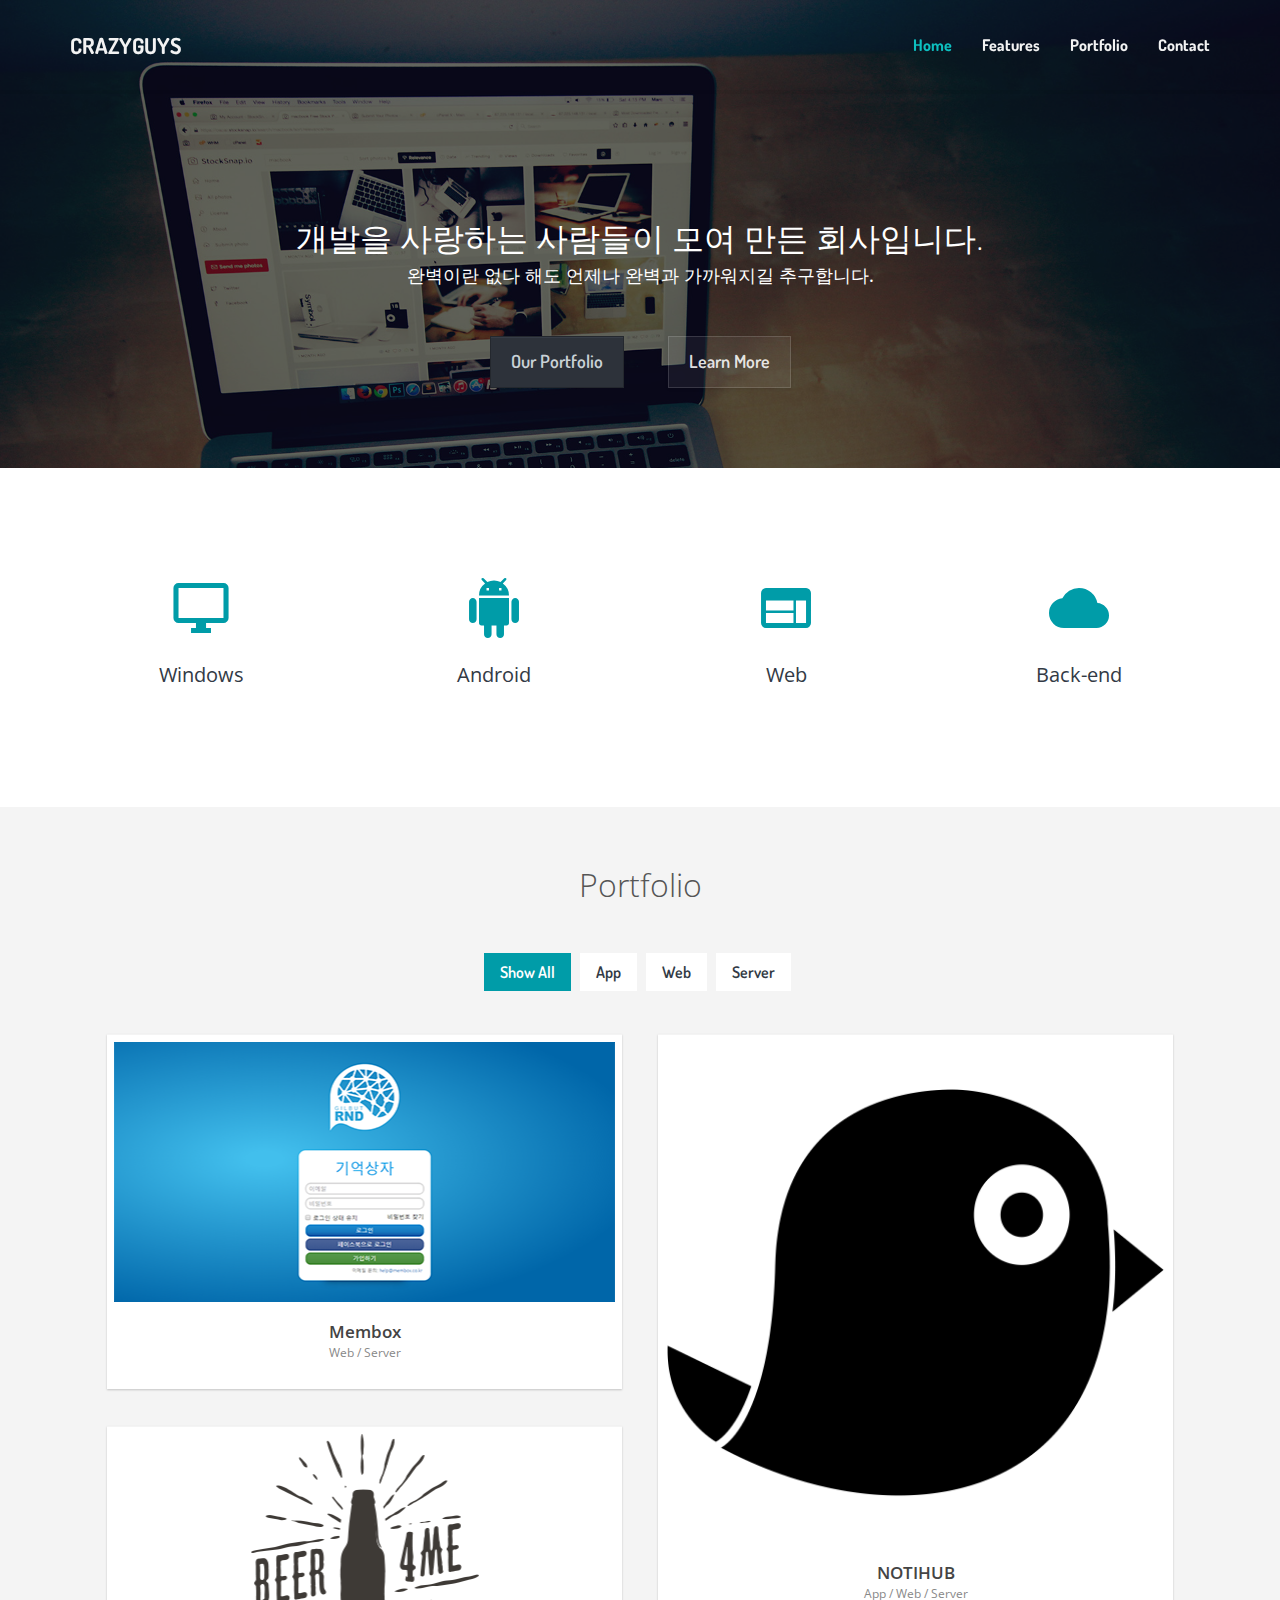
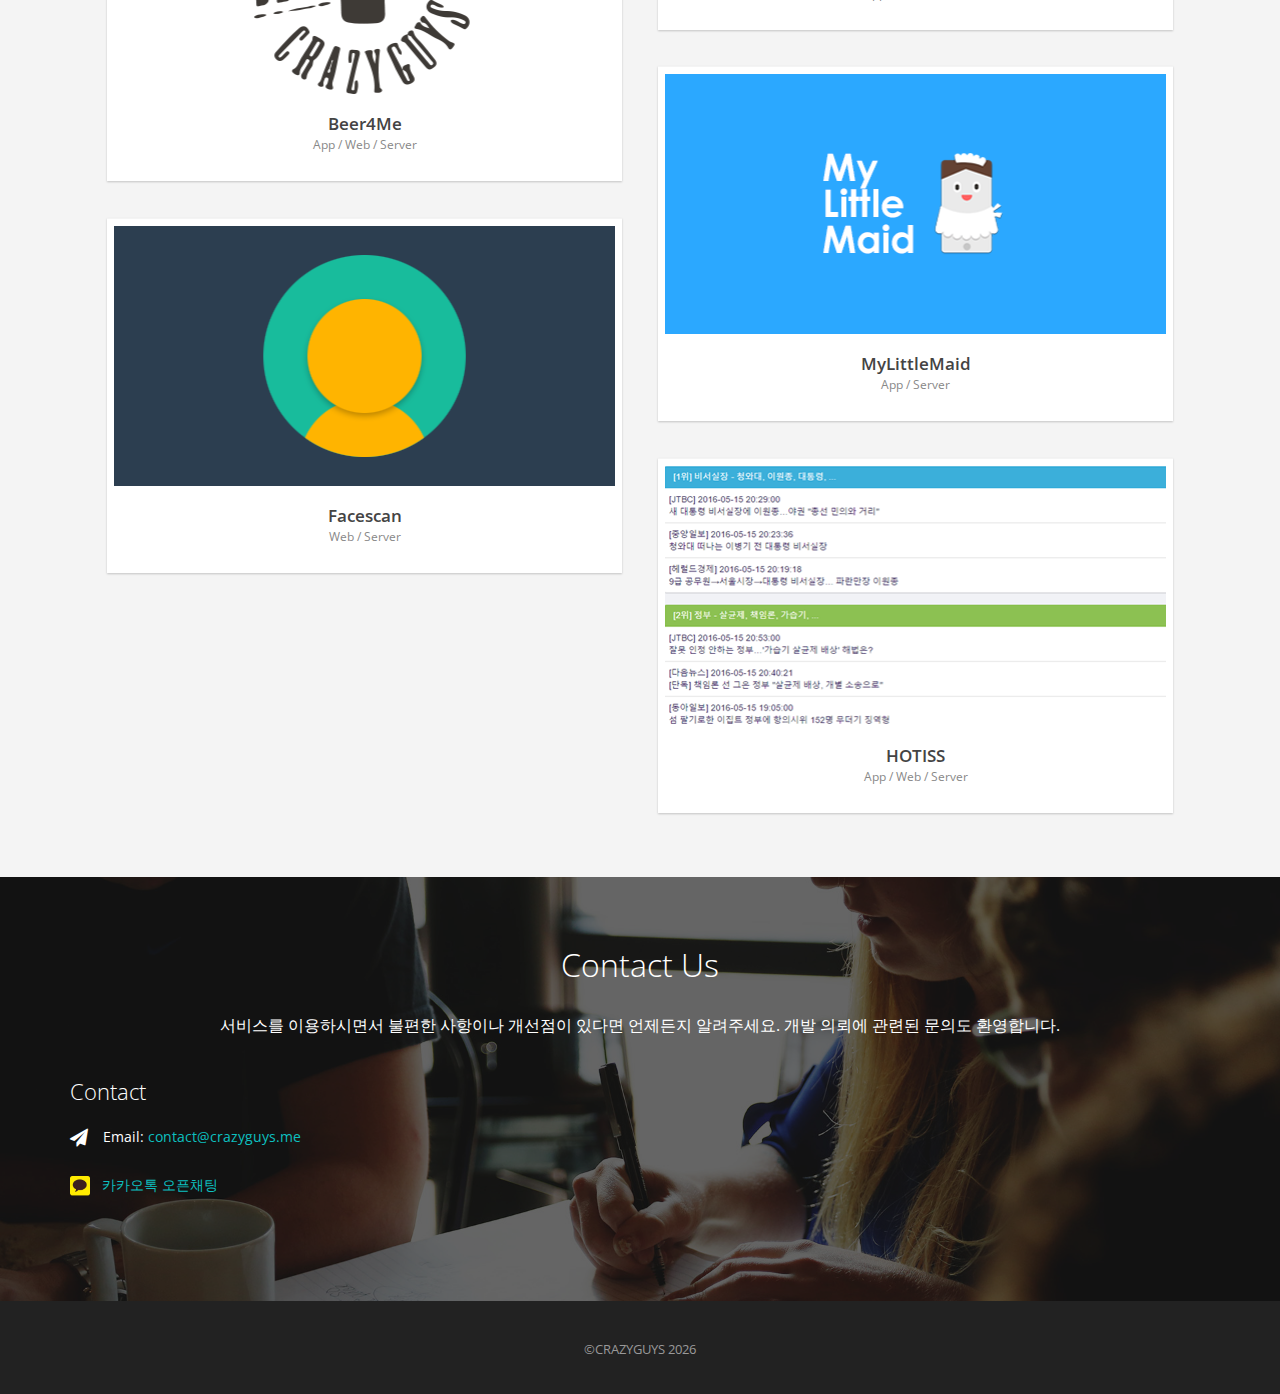
==== index.html @ 77d14763 "html 업로드" ====
<!DOCTYPE html>
<html lang="en">

<head>
    <meta charset="utf-8">
    <meta http-equiv="X-UA-Compatible" content="IE=edge">
    <meta name="viewport" content="width=device-width, initial-scale=1">
    <meta name="description" content="개발을 사랑하는 사람들의 회사 크레이지가이즈입니다.">
    <title>CRAZYGUYS</title>

    <!-- CSS -->
    <link rel="stylesheet" href="http://fonts.googleapis.com/css?family=Open+Sans:300,400,600,700,800">
    <link rel="stylesheet" href="http://fonts.googleapis.com/css?family=Dosis:300,400,500,600,700">
    <link rel="stylesheet" href="assets/bootstrap/css/bootstrap.min.css">
    <link rel="stylesheet" href="assets/font-awesome/css/font-awesome.min.css">
    <link rel="stylesheet" href="assets/elegant-icons/css/elegant-icons.min.css">
    <link rel="stylesheet" href="assets/ionicons/css/ionicons.min.css">
    <link rel="stylesheet" href="assets/owl-carousel/owl.carousel.css">
    <link rel="stylesheet" href="assets/owl-carousel/owl.theme.css">
    <link rel="stylesheet" href="assets/cubeportfolio/css/cubeportfolio.min.css">
    <link rel="stylesheet" href="assets/css/style.css">
    <link href="https://fonts.googleapis.com/icon?family=Material+Icons" rel="stylesheet">

    <!--Colors-->
    <!-- <link rel="stylesheet" type="text/css" href="assets/css/colors/red.css"> -->
    <!-- <link rel="stylesheet" type="text/css" href="assets/css/colors/orange.css"> -->
    <!-- <link rel="stylesheet" type="text/css" href="assets/css/colors/green.css"> -->
    <!-- <link rel="stylesheet" type="text/css" href="assets/css/colors/lime.css"> -->
    <!-- <link rel="stylesheet" type="text/css" href="assets/css/colors/brown.css"> -->
    <!-- <link rel="stylesheet" type="text/css" href="assets/css/colors/blue.css"> -->
    <!-- <link rel="stylesheet" type="text/css" href="assets/css/colors/yellow.css"> -->
    <!-- <link rel="stylesheet" type="text/css" href="assets/css/colors/purple.css"> -->


    <!-- HTML5 shim and Respond.js IE8 support of HTML5 elements and media queries -->
    <!--[if lt IE 9]>
    <script src="https://oss.maxcdn.com/libs/html5shiv/3.7.0/html5shiv.js"></script>
    <script src="https://oss.maxcdn.com/libs/respond.js/1.4.2/respond.min.js"></script>
    <![endif]-->
</head>

<body data-spy="scroll" data-offset="80">
<div class="navbar navbar-default navbar-fixed-top menu-top" role="navigation">
    <div class="container">
        <div class="navbar-header">
            <button type="button" class="navbar-toggle" data-toggle="collapse" data-target=".navbar-collapse">
                <span class="sr-only">Toggle navigation</span>
                <span class="icon-bar"></span>
                <span class="icon-bar"></span>
                <span class="icon-bar"></span>
            </button>
            <a class="navbar-brand" href="#home">CRAZYGUYS</a>
        </div>
        <div class="navbar-collapse collapse">
            <ul class="nav navbar-nav navbar-right">
                <li><a href="#home">Home</a></li>
                <li><a href="#features-section">Features</a></li>
                <li><a href="#portfolio-section">Portfolio</a></li>
                <li><a href="#contact-section">Contact</a></li>
            </ul>
        </div>
    </div>
</div>

<!-- Top content -->
<div id="home" class="parallax top-content" data-stellar-background-ratio="0.3">
    <div class="inner-bg">
        <div class="container">
            <div class="row">
                <div class="col-md-10 col-md-offset-1 top-description">
                    <h3 class="text-center">
                        개발을 사랑하는 사람들이 모여 만든 회사입니다.
                    </h3>
                    <h4 class="text-center">
                        완벽이란 없다 해도 언제나 완벽과 가까워지길 추구합니다.
                    </h4>
                </div>
            </div>
            <div class="row">
                <div class="top-button">
                    <a class="btn btn-top btn-lg" href="#portfolio-section"> Our Portfolio</a>
                    <a class="btn btn-top-white btn-lg" href="#features-section"> Learn More</a>
                </div>
            </div>
        </div>
    </div>
</div>

<!-- Features -->
<div id="features-section" class="features-container">
    <div class="container">
        <div class="row">
            <div class="col-xs-12 col-sm-12 features">
            </div>
        </div>
        <div class="row">
            <div class="col-xs-6 col-sm-3 features-box1">
                <div class="icon">
                    <i class="material-icons">desktop_windows</i>
                </div>
                <h4>Windows</h4>
                <p></p>
            </div>
            <div class="col-xs-6 col-sm-3 features-box2">
                <div class="icon">
                    <i class="material-icons">android</i>
                </div>
                <h4>Android</h4>
                <p></p>
            </div>
            <div class="col-xs-6 col-sm-3 features-box3">
                <div class="icon">
                    <i class="material-icons">web</i>
                </div>
                <h4>Web</h4>
                <p></p>
            </div>
            <div class="col-xs-6 col-sm-3 features-box4">
                <div class="icon">
                    <i class="material-icons">cloud</i>
                </div>
                <h4>Back-end</h4>
                <p></p>
            </div>
        </div>
    </div>
</div>

<!-- Product -->
<div class="product-container product-bg2">
    <div id="portfolio-section" class="portfolio-container">
        <div class="container">
            <div class="row">
                <div class="col-sm-12 portfolio">
                    <h3>Portfolio</h3>
                </div>
            </div>

            <div class="cbp-panel">
                <div id="filters-container" class="cbp-l-filters-work">
                    <div data-filter="*" class="cbp-filter-item-active cbp-filter-item">
                        show all
                    </div>
                    <div data-filter=".app" class="cbp-filter-item">
                        app
                    </div>
                    <div data-filter=".web" class="cbp-filter-item">
                        web
                    </div>
                    <div data-filter=".server" class="cbp-filter-item">
                        server
                    </div>
                </div>

                <div id="grid-container" class="cbp cbp-l-grid-work">
                    <div class="cbp-item web server">
                        <a href="ajax/project/membox.html" class="cbp-caption cbp-singlePage">
                            <div class="cbp-caption-defaultWrap">
                                <img src="assets/img/portfolio/membox.png" alt="">
                            </div>
                            <div class="cbp-caption-activeWrap"></div>
                        </a>
                        <a href="ajax/project/membox.html" class="cbp-l-grid-work-title cbp-singlePage">Membox</a>
                        <div class="cbp-l-grid-work-desc">Web / Server</div>
                    </div>
                    <div class="cbp-item app web server">
                        <a href="ajax/project/notihub.html" class="cbp-caption cbp-singlePage">
                            <div class="cbp-caption-defaultWrap">
                                <img src="assets/img/portfolio/notihub.png" alt="">
                            </div>
                            <div class="cbp-caption-activeWrap"></div>
                        </a>
                        <a href="ajax/project/notihub.html" class="cbp-l-grid-work-title cbp-singlePage">NOTIHUB</a>
                        <div class="cbp-l-grid-work-desc">App / Web / Server</div>
                    </div>
					<div class="cbp-item app web server">
                        <a href="ajax/project/beer4me.html" class="cbp-caption cbp-singlePage">
                            <div class="cbp-caption-defaultWrap">
                                <img src="assets/img/portfolio/beer4me.png" alt="">
                            </div>
                            <div class="cbp-caption-activeWrap"></div>
                        </a>
                        <a href="ajax/project/beer4me.html" class="cbp-l-grid-work-title cbp-singlePage">Beer4Me</a>
                        <div class="cbp-l-grid-work-desc">App / Web / Server</div>
                    </div>
                    <div class="cbp-item app server">
                        <a href="ajax/project/mylittlemaid.html" class="cbp-caption cbp-singlePage">
                            <div class="cbp-caption-defaultWrap">
                                <img src="assets/img/portfolio/mylittlemaid.png" alt="">
                            </div>
                            <div class="cbp-caption-activeWrap"></div>
                        </a>
                        <a href="ajax/project/mylittlemaid.html" class="cbp-l-grid-work-title cbp-singlePage">MyLittleMaid</a>
                        <div class="cbp-l-grid-work-desc">App / Server</div>
                    </div>
                    <div class="cbp-item web server">
                        <a href="ajax/project/facescan.html" class="cbp-caption cbp-singlePage">
                            <div class="cbp-caption-defaultWrap">
                                <img src="assets/img/portfolio/facescan.png" alt="">
                            </div>
                            <div class="cbp-caption-activeWrap"></div>
                        </a>
                        <a href="ajax/project/facescan.html" class="cbp-l-grid-work-title cbp-singlePage">Facescan</a>
                        <div class="cbp-l-grid-work-desc">Web / Server</div>
                    </div>
                    <div class="cbp-item app web server">
                        <a href="ajax/project/hotiss.html" class="cbp-caption cbp-singlePage">
                            <div class="cbp-caption-defaultWrap">
                                <img src="assets/img/portfolio/hotiss.png" alt="">
                            </div>
                            <div class="cbp-caption-activeWrap"></div>
                        </a>
                        <a href="ajax/project/hotiss.html" class="cbp-l-grid-work-title cbp-singlePage">HOTISS</a>
                        <div class="cbp-l-grid-work-desc">App / Web / Server</div>
                    </div>
                </div>
            </div>
        </div>
    </div>
</div>

<!-- Contact us -->
<div id="contact-section" class="contact-container">
    <div class="inner-contact">
        <div class="container">
            <div class="row">
                <div class="col-sm-12 contact">
                    <h3>Contact Us</h3>
                    <p>
                        서비스를 이용하시면서 불편한 사항이나 개선점이 있다면 언제든지 알려주세요.
                        개발 의뢰에 관련된 문의도 환영합니다.
                    </p>
                </div>
            </div>
            <div class="row">
                <div class="col-sm-12 contact-address contact-about">
                    <h4>Contact</h4>
                    <p><i class="fa fa-paper-plane"></i>Email: <a href="mailto:contact@crazyguys.me">contact@crazyguys.me</a></p>
                    <p><a href="https://open.kakao.com/o/sH105bj" target="_blank"><img src="assets/img/kakaolink_btn_small.png" width="20px"> &nbsp; 카카오톡 오픈채팅</a></p>
                </div>
            </div>
        </div>
    </div>
</div>

<!-- footer -->
<div id="footer2">
    <div class="container">
        <div class="row">
            <div class="col-sm-12">
                <div class="copyright">&copy;CRAZYGUYS
                    <script type="text/javascript">
                        //<![CDATA[
                        var d = new Date()
                        document.write(d.getFullYear())
                        //]]>
                    </script>
                </div>
            </div>
        </div>
    </div>
</div>

<!-- Javascript -->
<script src="assets/js/jquery-1.10.2.min.js"></script>
<script src="assets/bootstrap/js/bootstrap.min.js"></script>
<script src="assets/js/retina-1.1.0.min.js"></script>
<script src="assets/js/jquery.easing.1.3.min.js"></script>
<script src="assets/js/jquery.stellar.min.js" type="text/javascript"></script>
<script src="assets/owl-carousel/owl.carousel.min.js"></script>
<script src="assets/cubeportfolio/js/jquery.cubeportfolio.min.js"></script>
<script src="assets/js/cube.js"></script>
<script src="assets/js/script.js"></script>
<script src="assets/js/main.js"></script>
</body>

</html>
---- assets/elegant-icons/css/elegant-icons.min.css ----
@font-face{font-family:ElegantIcons;src:url(../fonts/ElegantIcons.eot);src:url(../fonts/ElegantIcons.eot?#iefix) format('embedded-opentype'),url(../fonts/ElegantIcons.woff) format('woff'),url(../fonts/ElegantIcons.ttf) format('truetype'),url(../fonts/ElegantIcons.svg#ElegantIcons) format('svg');font-weight:400;font-style:normal}[data-icon]:before{font-family:ElegantIcons;content:attr(data-icon);speak:none;font-weight:400;font-variant:normal;text-transform:none;line-height:1;-webkit-font-smoothing:antialiased;-moz-osx-font-smoothing:grayscale}.arrow-up-down,.arrow_back,.arrow_carrot-2down,.arrow_carrot-2down_alt2,.arrow_carrot-2dwnn_alt,.arrow_carrot-2left,.arrow_carrot-2left_alt,.arrow_carrot-2left_alt2,.arrow_carrot-2right,.arrow_carrot-2right_alt,.arrow_carrot-2right_alt2,.arrow_carrot-2up,.arrow_carrot-2up_alt,.arrow_carrot-2up_alt2,.arrow_carrot-down,.arrow_carrot-down_alt,.arrow_carrot-down_alt2,.arrow_carrot-left,.arrow_carrot-left_alt,.arrow_carrot-left_alt2,.arrow_carrot-right,.arrow_carrot-right_alt,.arrow_carrot-right_alt2,.arrow_carrot-up,.arrow_carrot-up_alt2,.arrow_carrot_up_alt,.arrow_condense,.arrow_condense_alt,.arrow_down,.arrow_down_alt,.arrow_expand,.arrow_expand_alt,.arrow_expand_alt2,.arrow_expand_alt3,.arrow_left,.arrow_left-down,.arrow_left-down_alt,.arrow_left-right,.arrow_left-right_alt,.arrow_left-up,.arrow_left-up_alt,.arrow_left_alt,.arrow_move,.arrow_right,.arrow_right-down,.arrow_right-down_alt,.arrow_right-up,.arrow_right-up_alt,.arrow_right_alt,.arrow_triangle-down,.arrow_triangle-down_alt,.arrow_triangle-down_alt2,.arrow_triangle-left,.arrow_triangle-left_alt,.arrow_triangle-left_alt2,.arrow_triangle-right,.arrow_triangle-right_alt,.arrow_triangle-right_alt2,.arrow_triangle-up,.arrow_triangle-up_alt,.arrow_triangle-up_alt2,.arrow_up,.arrow_up-down_alt,.arrow_up_alt,.icon_adjust-horiz,.icon_adjust-vert,.icon_archive,.icon_archive_alt,.icon_bag,.icon_bag_alt,.icon_balance,.icon_blocked,.icon_book,.icon_book_alt,.icon_box-checked,.icon_box-empty,.icon_box-selected,.icon_briefcase,.icon_briefcase_alt,.icon_building,.icon_building_alt,.icon_calculator_alt,.icon_calendar,.icon_calulator,.icon_camera,.icon_camera_alt,.icon_cart,.icon_cart_alt,.icon_chat,.icon_chat_alt,.icon_check,.icon_check_alt,.icon_check_alt2,.icon_circle-empty,.icon_circle-slelected,.icon_clipboard,.icon_clock,.icon_clock_alt,.icon_close,.icon_close_alt,.icon_close_alt2,.icon_cloud,.icon_cloud-download,.icon_cloud-download_alt,.icon_cloud-upload,.icon_cloud-upload_alt,.icon_cloud_alt,.icon_cog,.icon_cogs,.icon_comment,.icon_comment_alt,.icon_compass,.icon_compass_alt,.icon_cone,.icon_cone_alt,.icon_contacts,.icon_contacts_alt,.icon_creditcard,.icon_currency,.icon_currency_alt,.icon_cursor,.icon_cursor_alt,.icon_datareport,.icon_datareport_alt,.icon_desktop,.icon_dislike,.icon_dislike_alt,.icon_document,.icon_document_alt,.icon_documents,.icon_documents_alt,.icon_download,.icon_drawer,.icon_drawer_alt,.icon_drive,.icon_drive_alt,.icon_easel,.icon_easel_alt,.icon_error-circle,.icon_error-circle_alt,.icon_error-oct,.icon_error-oct_alt,.icon_error-triangle,.icon_error-triangle_alt,.icon_film,.icon_floppy,.icon_floppy_alt,.icon_flowchart,.icon_flowchart_alt,.icon_folder,.icon_folder-add,.icon_folder-add_alt,.icon_folder-alt,.icon_folder-open,.icon_folder-open_alt,.icon_folder_download,.icon_folder_upload,.icon_genius,.icon_gift,.icon_gift_alt,.icon_globe,.icon_globe-2,.icon_globe_alt,.icon_grid-2x2,.icon_grid-3x3,.icon_group,.icon_headphones,.icon_heart,.icon_heart_alt,.icon_hourglass,.icon_house,.icon_house_alt,.icon_id,.icon_id-2,.icon_id-2_alt,.icon_id_alt,.icon_image,.icon_images,.icon_info,.icon_info_alt,.icon_key,.icon_key_alt,.icon_laptop,.icon_lifesaver,.icon_lightbulb,.icon_lightbulb_alt,.icon_like,.icon_like_alt,.icon_link,.icon_link_alt,.icon_loading,.icon_lock,.icon_lock-open,.icon_lock-open_alt,.icon_lock_alt,.icon_mail,.icon_mail_alt,.icon_map,.icon_map_alt,.icon_menu,.icon_menu-circle_alt,.icon_menu-circle_alt2,.icon_menu-square_alt,.icon_menu-square_alt2,.icon_mic,.icon_mic_alt,.icon_minus-06,.icon_minus-box,.icon_minus_alt,.icon_minus_alt2,.icon_mobile,.icon_mug,.icon_mug_alt,.icon_music,.icon_ol,.icon_paperclip,.icon_pause,.icon_pause_alt,.icon_pause_alt2,.icon_pencil,.icon_pencil-edit,.icon_pencil-edit_alt,.icon_pencil_alt,.icon_pens,.icon_pens_alt,.icon_percent,.icon_percent_alt,.icon_phone,.icon_piechart,.icon_pin,.icon_pin_alt,.icon_plus,.icon_plus-box,.icon_plus_alt,.icon_plus_alt2,.icon_printer,.icon_printer-alt,.icon_profile,.icon_pushpin,.icon_pushpin_alt,.icon_puzzle,.icon_puzzle_alt,.icon_question,.icon_question_alt,.icon_question_alt2,.icon_quotations,.icon_quotations_alt,.icon_quotations_alt2,.icon_refresh,.icon_ribbon,.icon_ribbon_alt,.icon_rook,.icon_search,.icon_search-2,.icon_search_alt,.icon_shield,.icon_shield_alt,.icon_star,.icon_star-half,.icon_star-half_alt,.icon_star_alt,.icon_stop,.icon_stop_alt,.icon_stop_alt2,.icon_table,.icon_tablet,.icon_tag,.icon_tag_alt,.icon_tags,.icon_tags_alt,.icon_target,.icon_tool,.icon_toolbox,.icon_toolbox_alt,.icon_tools,.icon_trash,.icon_trash_alt,.icon_ul,.icon_upload,.icon_vol-mute,.icon_vol-mute_alt,.icon_volume-high,.icon_volume-high_alt,.icon_volume-low,.icon_volume-low_alt,.icon_wallet,.icon_wallet_alt,.icon_zoom-in,.icon_zoom-in_alt,.icon_zoom-out,.icon_zoom-out_alt,.social_blogger,.social_blogger_circle,.social_blogger_square,.social_delicious,.social_delicious_circle,.social_delicious_square,.social_deviantart,.social_deviantart_circle,.social_deviantart_square,.social_dribbble,.social_dribbble_circle,.social_dribbble_square,.social_facebook,.social_facebook_circle,.social_facebook_square,.social_flickr,.social_flickr_circle,.social_flickr_square,.social_googledrive,.social_googledrive_alt2,.social_googledrive_square,.social_googleplus,.social_googleplus_circle,.social_googleplus_square,.social_instagram,.social_instagram_circle,.social_instagram_square,.social_linkedin,.social_linkedin_circle,.social_linkedin_square,.social_myspace,.social_myspace_circle,.social_myspace_square,.social_picassa,.social_picassa_circle,.social_picassa_square,.social_pinterest,.social_pinterest_circle,.social_pinterest_square,.social_rss,.social_rss_circle,.social_rss_square,.social_share,.social_share_circle,.social_share_square,.social_skype,.social_skype_circle,.social_skype_square,.social_spotify,.social_spotify_circle,.social_spotify_square,.social_stumbleupon_circle,.social_stumbleupon_square,.social_tumbleupon,.social_tumblr,.social_tumblr_circle,.social_tumblr_square,.social_twitter,.social_twitter_circle,.social_twitter_square,.social_vimeo,.social_vimeo_circle,.social_vimeo_square,.social_wordpress,.social_wordpress_circle,.social_wordpress_square,.social_youtube,.social_youtube_circle,.social_youtube_square{font-family:ElegantIcons;speak:none;font-style:normal;font-weight:400;font-variant:normal;text-transform:none;line-height:1;-webkit-font-smoothing:antialiased}.arrow_up:before{content:"\21"}.arrow_down:before{content:"\22"}.arrow_left:before{content:"\23"}.arrow_right:before{content:"\24"}.arrow_left-up:before{content:"\25"}.arrow_right-up:before{content:"\26"}.arrow_right-down:before{content:"\27"}.arrow_left-down:before{content:"\28"}.arrow-up-down:before{content:"\29"}.arrow_up-down_alt:before{content:"\2a"}.arrow_left-right_alt:before{content:"\2b"}.arrow_left-right:before{content:"\2c"}.arrow_expand_alt2:before{content:"\2d"}.arrow_expand_alt:before{content:"\2e"}.arrow_condense:before{content:"\2f"}.arrow_expand:before{content:"\30"}.arrow_move:before{content:"\31"}.arrow_carrot-up:before{content:"\32"}.arrow_carrot-down:before{content:"\33"}.arrow_carrot-left:before{content:"\34"}.arrow_carrot-right:before{content:"\35"}.arrow_carrot-2up:before{content:"\36"}.arrow_carrot-2down:before{content:"\37"}.arrow_carrot-2left:before{content:"\38"}.arrow_carrot-2right:before{content:"\39"}.arrow_carrot-up_alt2:before{content:"\3a"}.arrow_carrot-down_alt2:before{content:"\3b"}.arrow_carrot-left_alt2:before{content:"\3c"}.arrow_carrot-right_alt2:before{content:"\3d"}.arrow_carrot-2up_alt2:before{content:"\3e"}.arrow_carrot-2down_alt2:before{content:"\3f"}.arrow_carrot-2left_alt2:before{content:"\40"}.arrow_carrot-2right_alt2:before{content:"\41"}.arrow_triangle-up:before{content:"\42"}.arrow_triangle-down:before{content:"\43"}.arrow_triangle-left:before{content:"\44"}.arrow_triangle-right:before{content:"\45"}.arrow_triangle-up_alt2:before{content:"\46"}.arrow_triangle-down_alt2:before{content:"\47"}.arrow_triangle-left_alt2:before{content:"\48"}.arrow_triangle-right_alt2:before{content:"\49"}.arrow_back:before{content:"\4a"}.icon_minus-06:before{content:"\4b"}.icon_plus:before{content:"\4c"}.icon_close:before{content:"\4d"}.icon_check:before{content:"\4e"}.icon_minus_alt2:before{content:"\4f"}.icon_plus_alt2:before{content:"\50"}.icon_close_alt2:before{content:"\51"}.icon_check_alt2:before{content:"\52"}.icon_zoom-out_alt:before{content:"\53"}.icon_zoom-in_alt:before{content:"\54"}.icon_search:before{content:"\55"}.icon_box-empty:before{content:"\56"}.icon_box-selected:before{content:"\57"}.icon_minus-box:before{content:"\58"}.icon_plus-box:before{content:"\59"}.icon_box-checked:before{content:"\5a"}.icon_circle-empty:before{content:"\5b"}.icon_circle-slelected:before{content:"\5c"}.icon_stop_alt2:before{content:"\5d"}.icon_stop:before{content:"\5e"}.icon_pause_alt2:before{content:"\5f"}.icon_pause:before{content:"\60"}.icon_menu:before{content:"\61"}.icon_menu-square_alt2:before{content:"\62"}.icon_menu-circle_alt2:before{content:"\63"}.icon_ul:before{content:"\64"}.icon_ol:before{content:"\65"}.icon_adjust-horiz:before{content:"\66"}.icon_adjust-vert:before{content:"\67"}.icon_document_alt:before{content:"\68"}.icon_documents_alt:before{content:"\69"}.icon_pencil:before{content:"\6a"}.icon_pencil-edit_alt:before{content:"\6b"}.icon_pencil-edit:before{content:"\6c"}.icon_folder-alt:before{content:"\6d"}.icon_folder-open_alt:before{content:"\6e"}.icon_folder-add_alt:before{content:"\6f"}.icon_info_alt:before{content:"\70"}.icon_error-oct_alt:before{content:"\71"}.icon_error-circle_alt:before{content:"\72"}.icon_error-triangle_alt:before{content:"\73"}.icon_question_alt2:before{content:"\74"}.icon_question:before{content:"\75"}.icon_comment_alt:before{content:"\76"}.icon_chat_alt:before{content:"\77"}.icon_vol-mute_alt:before{content:"\78"}.icon_volume-low_alt:before{content:"\79"}.icon_volume-high_alt:before{content:"\7a"}.icon_quotations:before{content:"\7b"}.icon_quotations_alt2:before{content:"\7c"}.icon_clock_alt:before{content:"\7d"}.icon_lock_alt:before{content:"\7e"}.icon_lock-open_alt:before{content:"\e000"}.icon_key_alt:before{content:"\e001"}.icon_cloud_alt:before{content:"\e002"}.icon_cloud-upload_alt:before{content:"\e003"}.icon_cloud-download_alt:before{content:"\e004"}.icon_image:before{content:"\e005"}.icon_images:before{content:"\e006"}.icon_lightbulb_alt:before{content:"\e007"}.icon_gift_alt:before{content:"\e008"}.icon_house_alt:before{content:"\e009"}.icon_genius:before{content:"\e00a"}.icon_mobile:before{content:"\e00b"}.icon_tablet:before{content:"\e00c"}.icon_laptop:before{content:"\e00d"}.icon_desktop:before{content:"\e00e"}.icon_camera_alt:before{content:"\e00f"}.icon_mail_alt:before{content:"\e010"}.icon_cone_alt:before{content:"\e011"}.icon_ribbon_alt:before{content:"\e012"}.icon_bag_alt:before{content:"\e013"}.icon_creditcard:before{content:"\e014"}.icon_cart_alt:before{content:"\e015"}.icon_paperclip:before{content:"\e016"}.icon_tag_alt:before{content:"\e017"}.icon_tags_alt:before{content:"\e018"}.icon_trash_alt:before{content:"\e019"}.icon_cursor_alt:before{content:"\e01a"}.icon_mic_alt:before{content:"\e01b"}.icon_compass_alt:before{content:"\e01c"}.icon_pin_alt:before{content:"\e01d"}.icon_pushpin_alt:before{content:"\e01e"}.icon_map_alt:before{content:"\e01f"}.icon_drawer_alt:before{content:"\e020"}.icon_toolbox_alt:before{content:"\e021"}.icon_book_alt:before{content:"\e022"}.icon_calendar:before{content:"\e023"}.icon_film:before{content:"\e024"}.icon_table:before{content:"\e025"}.icon_contacts_alt:before{content:"\e026"}.icon_headphones:before{content:"\e027"}.icon_lifesaver:before{content:"\e028"}.icon_piechart:before{content:"\e029"}.icon_refresh:before{content:"\e02a"}.icon_link_alt:before{content:"\e02b"}.icon_link:before{content:"\e02c"}.icon_loading:before{content:"\e02d"}.icon_blocked:before{content:"\e02e"}.icon_archive_alt:before{content:"\e02f"}.icon_heart_alt:before{content:"\e030"}.icon_star_alt:before{content:"\e031"}.icon_star-half_alt:before{content:"\e032"}.icon_star:before{content:"\e033"}.icon_star-half:before{content:"\e034"}.icon_tools:before{content:"\e035"}.icon_tool:before{content:"\e036"}.icon_cog:before{content:"\e037"}.icon_cogs:before{content:"\e038"}.arrow_up_alt:before{content:"\e039"}.arrow_down_alt:before{content:"\e03a"}.arrow_left_alt:before{content:"\e03b"}.arrow_right_alt:before{content:"\e03c"}.arrow_left-up_alt:before{content:"\e03d"}.arrow_right-up_alt:before{content:"\e03e"}.arrow_right-down_alt:before{content:"\e03f"}.arrow_left-down_alt:before{content:"\e040"}.arrow_condense_alt:before{content:"\e041"}.arrow_expand_alt3:before{content:"\e042"}.arrow_carrot_up_alt:before{content:"\e043"}.arrow_carrot-down_alt:before{content:"\e044"}.arrow_carrot-left_alt:before{content:"\e045"}.arrow_carrot-right_alt:before{content:"\e046"}.arrow_carrot-2up_alt:before{content:"\e047"}.arrow_carrot-2dwnn_alt:before{content:"\e048"}.arrow_carrot-2left_alt:before{content:"\e049"}.arrow_carrot-2right_alt:before{content:"\e04a"}.arrow_triangle-up_alt:before{content:"\e04b"}.arrow_triangle-down_alt:before{content:"\e04c"}.arrow_triangle-left_alt:before{content:"\e04d"}.arrow_triangle-right_alt:before{content:"\e04e"}.icon_minus_alt:before{content:"\e04f"}.icon_plus_alt:before{content:"\e050"}.icon_close_alt:before{content:"\e051"}.icon_check_alt:before{content:"\e052"}.icon_zoom-out:before{content:"\e053"}.icon_zoom-in:before{content:"\e054"}.icon_stop_alt:before{content:"\e055"}.icon_menu-square_alt:before{content:"\e056"}.icon_menu-circle_alt:before{content:"\e057"}.icon_document:before{content:"\e058"}.icon_documents:before{content:"\e059"}.icon_pencil_alt:before{content:"\e05a"}.icon_folder:before{content:"\e05b"}.icon_folder-open:before{content:"\e05c"}.icon_folder-add:before{content:"\e05d"}.icon_folder_upload:before{content:"\e05e"}.icon_folder_download:before{content:"\e05f"}.icon_info:before{content:"\e060"}.icon_error-circle:before{content:"\e061"}.icon_error-oct:before{content:"\e062"}.icon_error-triangle:before{content:"\e063"}.icon_question_alt:before{content:"\e064"}.icon_comment:before{content:"\e065"}.icon_chat:before{content:"\e066"}.icon_vol-mute:before{content:"\e067"}.icon_volume-low:before{content:"\e068"}.icon_volume-high:before{content:"\e069"}.icon_quotations_alt:before{content:"\e06a"}.icon_clock:before{content:"\e06b"}.icon_lock:before{content:"\e06c"}.icon_lock-open:before{content:"\e06d"}.icon_key:before{content:"\e06e"}.icon_cloud:before{content:"\e06f"}.icon_cloud-upload:before{content:"\e070"}.icon_cloud-download:before{content:"\e071"}.icon_lightbulb:before{content:"\e072"}.icon_gift:before{content:"\e073"}.icon_house:before{content:"\e074"}.icon_camera:before{content:"\e075"}.icon_mail:before{content:"\e076"}.icon_cone:before{content:"\e077"}.icon_ribbon:before{content:"\e078"}.icon_bag:before{content:"\e079"}.icon_cart:before{content:"\e07a"}.icon_tag:before{content:"\e07b"}.icon_tags:before{content:"\e07c"}.icon_trash:before{content:"\e07d"}.icon_cursor:before{content:"\e07e"}.icon_mic:before{content:"\e07f"}.icon_compass:before{content:"\e080"}.icon_pin:before{content:"\e081"}.icon_pushpin:before{content:"\e082"}.icon_map:before{content:"\e083"}.icon_drawer:before{content:"\e084"}.icon_toolbox:before{content:"\e085"}.icon_book:before{content:"\e086"}.icon_contacts:before{content:"\e087"}.icon_archive:before{content:"\e088"}.icon_heart:before{content:"\e089"}.icon_profile:before{content:"\e08a"}.icon_group:before{content:"\e08b"}.icon_grid-2x2:before{content:"\e08c"}.icon_grid-3x3:before{content:"\e08d"}.icon_music:before{content:"\e08e"}.icon_pause_alt:before{content:"\e08f"}.icon_phone:before{content:"\e090"}.icon_upload:before{content:"\e091"}.icon_download:before{content:"\e092"}.social_facebook:before{content:"\e093"}.social_twitter:before{content:"\e094"}.social_pinterest:before{content:"\e095"}.social_googleplus:before{content:"\e096"}.social_tumblr:before{content:"\e097"}.social_tumbleupon:before{content:"\e098"}.social_wordpress:before{content:"\e099"}.social_instagram:before{content:"\e09a"}.social_dribbble:before{content:"\e09b"}.social_vimeo:before{content:"\e09c"}.social_linkedin:before{content:"\e09d"}.social_rss:before{content:"\e09e"}.social_deviantart:before{content:"\e09f"}.social_share:before{content:"\e0a0"}.social_myspace:before{content:"\e0a1"}.social_skype:before{content:"\e0a2"}.social_youtube:before{content:"\e0a3"}.social_picassa:before{content:"\e0a4"}.social_googledrive:before{content:"\e0a5"}.social_flickr:before{content:"\e0a6"}.social_blogger:before{content:"\e0a7"}.social_spotify:before{content:"\e0a8"}.social_delicious:before{content:"\e0a9"}.social_facebook_circle:before{content:"\e0aa"}.social_twitter_circle:before{content:"\e0ab"}.social_pinterest_circle:before{content:"\e0ac"}.social_googleplus_circle:before{content:"\e0ad"}.social_tumblr_circle:before{content:"\e0ae"}.social_stumbleupon_circle:before{content:"\e0af"}.social_wordpress_circle:before{content:"\e0b0"}.social_instagram_circle:before{content:"\e0b1"}.social_dribbble_circle:before{content:"\e0b2"}.social_vimeo_circle:before{content:"\e0b3"}.social_linkedin_circle:before{content:"\e0b4"}.social_rss_circle:before{content:"\e0b5"}.social_deviantart_circle:before{content:"\e0b6"}.social_share_circle:before{content:"\e0b7"}.social_myspace_circle:before{content:"\e0b8"}.social_skype_circle:before{content:"\e0b9"}.social_youtube_circle:before{content:"\e0ba"}.social_picassa_circle:before{content:"\e0bb"}.social_googledrive_alt2:before{content:"\e0bc"}.social_flickr_circle:before{content:"\e0bd"}.social_blogger_circle:before{content:"\e0be"}.social_spotify_circle:before{content:"\e0bf"}.social_delicious_circle:before{content:"\e0c0"}.social_facebook_square:before{content:"\e0c1"}.social_twitter_square:before{content:"\e0c2"}.social_pinterest_square:before{content:"\e0c3"}.social_googleplus_square:before{content:"\e0c4"}.social_tumblr_square:before{content:"\e0c5"}.social_stumbleupon_square:before{content:"\e0c6"}.social_wordpress_square:before{content:"\e0c7"}.social_instagram_square:before{content:"\e0c8"}.social_dribbble_square:before{content:"\e0c9"}.social_vimeo_square:before{content:"\e0ca"}.social_linkedin_square:before{content:"\e0cb"}.social_rss_square:before{content:"\e0cc"}.social_deviantart_square:before{content:"\e0cd"}.social_share_square:before{content:"\e0ce"}.social_myspace_square:before{content:"\e0cf"}.social_skype_square:before{content:"\e0d0"}.social_youtube_square:before{content:"\e0d1"}.social_picassa_square:before{content:"\e0d2"}.social_googledrive_square:before{content:"\e0d3"}.social_flickr_square:before{content:"\e0d4"}.social_blogger_square:before{content:"\e0d5"}.social_spotify_square:before{content:"\e0d6"}.social_delicious_square:before{content:"\e0d7"}.icon_printer:before{content:"\e103"}.icon_calulator:before{content:"\e0ee"}.icon_building:before{content:"\e0ef"}.icon_floppy:before{content:"\e0e8"}.icon_drive:before{content:"\e0ea"}.icon_search-2:before{content:"\e101"}.icon_id:before{content:"\e107"}.icon_id-2:before{content:"\e108"}.icon_puzzle:before{content:"\e102"}.icon_like:before{content:"\e106"}.icon_dislike:before{content:"\e0eb"}.icon_mug:before{content:"\e105"}.icon_currency:before{content:"\e0ed"}.icon_wallet:before{content:"\e100"}.icon_pens:before{content:"\e104"}.icon_easel:before{content:"\e0e9"}.icon_flowchart:before{content:"\e109"}.icon_datareport:before{content:"\e0ec"}.icon_briefcase:before{content:"\e0fe"}.icon_shield:before{content:"\e0f6"}.icon_percent:before{content:"\e0fb"}.icon_globe:before{content:"\e0e2"}.icon_globe-2:before{content:"\e0e3"}.icon_target:before{content:"\e0f5"}.icon_hourglass:before{content:"\e0e1"}.icon_balance:before{content:"\e0ff"}.icon_rook:before{content:"\e0f8"}.icon_printer-alt:before{content:"\e0fa"}.icon_calculator_alt:before{content:"\e0e7"}.icon_building_alt:before{content:"\e0fd"}.icon_floppy_alt:before{content:"\e0e4"}.icon_drive_alt:before{content:"\e0e5"}.icon_search_alt:before{content:"\e0f7"}.icon_id_alt:before{content:"\e0e0"}.icon_id-2_alt:before{content:"\e0fc"}.icon_puzzle_alt:before{content:"\e0f9"}.icon_like_alt:before{content:"\e0dd"}.icon_dislike_alt:before{content:"\e0f1"}.icon_mug_alt:before{content:"\e0dc"}.icon_currency_alt:before{content:"\e0f3"}.icon_wallet_alt:before{content:"\e0d8"}.icon_pens_alt:before{content:"\e0db"}.icon_easel_alt:before{content:"\e0f0"}.icon_flowchart_alt:before{content:"\e0df"}.icon_datareport_alt:before{content:"\e0f2"}.icon_briefcase_alt:before{content:"\e0f4"}.icon_shield_alt:before{content:"\e0d9"}.icon_percent_alt:before{content:"\e0da"}.icon_globe_alt:before{content:"\e0de"}.icon_clipboard:before{content:"\e0e6"}.glyph{float:left;text-align:center;padding:.75em;margin:.4em 1.5em .75em 0;width:6em;text-shadow:none}.glyph_big{font-size:128px;color:#59c5dc;float:left;margin-right:20px}.glyph div{padding-bottom:10px}.glyph input{font-family:consolas,monospace;font-size:12px;width:100%;text-align:center;border:0;box-shadow:0 0 0 1px #ccc;padding:.2em;-moz-border-radius:5px;-webkit-border-radius:5px}.centered{margin-left:auto;margin-right:auto}.glyph .fs1{font-size:2em}
---- assets/css/style.css ----
/***** General *****/

body {
    background: #fff;
    font-family: 'Open Sans', sans-serif;
    font-weight: 400;
    -webkit-font-smoothing: antialiased;
    -webkit-text-size-adjust: 100%;	
}

:focus {
    outline: 0 !important
}

strong { 
	font-weight: 600; 
}

a, a:hover, a:focus {
	color: #0dc0c0;
	text-decoration: none;
    -o-transition: all .3s;
    -moz-transition: all .3s;
    -webkit-transition: all .3s;
    -ms-transition: all .3s;
    transition: all .3s;
}

*,
*:before,
*:after {
    -webkit-box-sizing: border-box;
    -moz-box-sizing: border-box;
    box-sizing: border-box;
}

h2 {
	margin-top: 10px;
    font-family: 'Dosis', sans-serif;
	color: #fff;
    font-size: 52px;
    font-weight: 400;
    line-height: 56px;
}

h3 {
	margin-top: 10px;
    font-family: 'Open Sans', sans-serif;
	color: #fff;
    font-size: 32px;
    font-weight: 300;
    line-height: 36px;
}

img { max-width: 100%; }
ul {
	list-style: none;
	padding-left: 0;
}

::-moz-selection { background: #ccc; color: #fff; text-shadow: none; }
::selection { background: #ccc; color: #fff; text-shadow: none; }

/***** Buttons *****/

.btn:focus, .btn:active:focus, .btn.active:focus {
	outline: 0;
	color: #fff;
}

.btn {
  border-radius: 0px;
  margin-bottom: 20px;
    font-weight: 600;
    font-family: 'Dosis', sans-serif;
}

.btn-lg {
	display: inline-block;
	height: 52px;
    margin:20px;
    padding: 0 20px;
	background: #0dc0c0;
    font-size: 22px;
    line-height: 48px;
    color: #fff;
}

.btn-lg:hover, .btn-lg:focus, .btn-lg:active, .btn-lg.active {
	background: #0dc0c0;
	color: #fff;
    -o-transition: all .3s;
    -moz-transition: all .3s;
    -webkit-transition: all .3s;
    -ms-transition: all .3s;
    transition: all .3s;
}

.btn-primary {
	display: inline-block;
	height: 52px;
	margin: 0;
    margin-bottom:40px;
    padding: 0 20px;
    background: none;
  border: 1px solid #fff;
    font-size: 18px;
    font-weight: 600;
    line-height: 48px;
    color: #fff;
}

.btn-primary:hover, .btn-primary:focus, .btn-primary:active, .btn-primary.active {
	background: #fff;
	color: #0dc0c0;
  border: 1px solid #fff;
    -o-transition: all .3s;
    -moz-transition: all .3s;
    -webkit-transition: all .3s;
    -ms-transition: all .3s;
    transition: all .3s;
}

.btn-top {
	display: inline-block;
	height: 52px;
    margin:20px;
    padding: 0 20px;
    font-size: 18px;
    line-height: 48px;
  background: #2d323a;
  border: 1px solid #24282e;
  color: #c9d1d6 !important;
  -webkit-box-shadow: inset 0 1px 0 #363c46;
  -moz-box-shadow: inset 0 1px 0 #363c46;
  box-shadow: inset 0 1px 0 #363c46;
  text-shadow: 0 1px 0 rgba(0, 0, 0, 0.1);
}

.btn-top:hover, .btn-top:focus, .btn-top:active, .btn-top.active {
  background: #384147;
  border: 1px solid #32383f;
  color: #e8edef !important;
  -webkit-box-shadow: inset 0 1px 0 #424c54;
  -moz-box-shadow: inset 0 1px 0 #424c54;
  box-shadow: inset 0 1px 0 #424c54;
  text-shadow: 0 1px 0 rgba(0, 0, 0, 0.1);
    -o-transition: all .3s;
    -moz-transition: all .3s;
    -webkit-transition: all .3s;
    -ms-transition: all .3s;
    transition: all .3s;
}

.btn-top-white {
	display: inline-block;
	height: 52px;
    margin:20px;
    padding: 0 20px;
    font-size: 18px;
    line-height: 48px;
  background: rgba(250, 250, 250, 0.06);
  border: 1px solid rgba(250, 250, 250, 0.15);
  color: rgba(250, 250, 250, 0.9) !important;
  -webkit-box-shadow: 0 1px 3px rgba(0, 0, 0, 0.1);
  -moz-box-shadow: 0 1px 3px rgba(0, 0, 0, 0.1);
  box-shadow: 0 1px 3px rgba(0, 0, 0, 0.1);
}

.btn-top-white:hover, .btn-top-white:focus, .btn-top-white:active, .btn-top-white.active {
  background: rgba(250, 250, 250, 0.05);
  border: 1px solid rgba(250, 250, 250, 0.8);
  color: #fff !important;
  -webkit-box-shadow: 0 0px 12px rgba(250, 250, 250, 0.15);
  -moz-box-shadow: 0 0px 12px rgba(250, 250, 250, 0.15);
  box-shadow: 0 0px 12px rgba(250, 250, 250, 0.15);
    -o-transition: all .3s;
    -moz-transition: all .3s;
    -webkit-transition: all .3s;
    -ms-transition: all .3s;
    transition: all .3s;
}

/***** Form elements *****/

.form-control {
  -webkit-box-shadow: none;
  -moz-box-shadow: none;
  box-shadow: none;
}
.form-control:focus {
  border-color: #98A0A8;
  -webkit-box-shadow: none;
  -moz-box-shadow: none;
  box-shadow: none;
}

input[type="text"],
textarea {
    margin: 0;
    padding: 0 10px;
    vertical-align: middle;
  background: rgba(250, 250, 250, 0.08);
     border: none;
	width: 100%;
	color: #FFF;
    font-family: 'Open Sans', sans-serif;
    font-size: 16px;
    font-weight: 300;
    line-height: 50px;
    -moz-border-radius: 0;
    -webkit-border-radius: 0;
    border-radius: 0;
    -moz-box-shadow: none;
    -webkit-box-shadow: none;
    box-shadow: none;
    -o-transition: all .3s;
    -moz-transition: all .3s;
    -webkit-transition: all .3s;
    -ms-transition: all .3s;
    transition: all .3s;
}

input[type="text"]:focus, 
textarea:focus {
	outline: 0;
    -moz-box-shadow: none;
    -webkit-box-shadow: none;
    box-shadow: none;
}

input[type="text"]:-moz-placeholder, textarea:-moz-placeholder { color: #888; 
}

input[type="text"]:-ms-input-placeholder, textarea:-ms-input-placeholder { 
color: #888; 
}

input[type="text"]::-webkit-input-placeholder, textarea::-webkit-input-placeholder { 
color: #888; 
}

.btn-subscribe, 
.btn-contact {
    margin: 0;
    padding: 0;
    vertical-align: middle;
    font-family: 'Dosis', sans-serif;
    font-size: 18px;
    font-weight: 600;
    line-height: 52px;
    -moz-border-radius: 0;
    -webkit-border-radius: 0;
    border-radius: 0;
  background: #0dc0c0;
  border: 1px solid #09b1b9;
  color: #fff !important;
  -webkit-box-shadow: inset 0 1px 0 #0fc8c8;
  -moz-box-shadow: inset 0 1px 0 #0fc8c8;
  box-shadow: inset 0 1px 0 #0fc8c8;
  text-shadow: 0 1px 0 rgba(0, 0, 0, 0.1);
    -o-transition: all .3s;
    -moz-transition: all .3s;
    -webkit-transition: all .3s;
    -ms-transition: all .3s;
    transition: all .3s;
}

.btn-subscribe:hover, 
.btn-contact:hover {
  background: #009ca8;
  border: 1px solid #0092a0;
  color: #fff !important;
  -webkit-box-shadow: inset 0 1px 0 #00a6b1;
  -moz-box-shadow: inset 0 1px 0 #00a6b1;
  box-shadow: inset 0 1px 0 #00a6b1;
  text-shadow: 0 1px 0 rgba(0, 0, 0, 0.1);
    -o-transition: all .3s;
    -moz-transition: all .3s;
    -webkit-transition: all .3s;
    -ms-transition: all .3s;
    transition: all .3s;
}

.btn-subscribe:active, 
.btn-contact:active {
	outline: 0;
  background: #009ca8;
  border: 1px solid #0092a0;
  color: #fff !important;
  -webkit-box-shadow: inset 0 1px 0 #00a6b1;
  -moz-box-shadow: inset 0 1px 0 #00a6b1;
  box-shadow: inset 0 1px 0 #00a6b1;
  text-shadow: 0 1px 0 rgba(0, 0, 0, 0.1);
}

.btn-subscribe:focus, 
.btn-contact:focus {
	outline: 0;
	color: #fff;
}

/***** Top menu *****/

.navbar-default {
    font-family: 'Dosis', sans-serif;
    border:none;
    border-radius: 0;
    margin-bottom: 0;
    width:100%;
    min-height: 70px;
    padding: 20px 0;
    box-shadow: -1px 1px 1px rgba(0,0,0,0.1);
    background: #fff;
    transition: all 0.4s ease-in-out;
    -webkit-transition: all 0.4s ease-in-out;
    -moz-transition: all 0.4s ease-in-out;
    -o-transition: all 0.4s ease-in-out;
    -ms-transition: all 0.4s ease-in-out;
}

.navbar-default .navbar-nav>.active>a, .navbar-default .navbar-nav>.active>a:hover, .navbar-default .navbar-nav>.active>a:focus {
    color: #0dc0c0 !important;
	background-color: transparent;
}
.navbar-default .navbar-nav>.open>a, .navbar-default .navbar-nav>.open>a:hover, .navbar-default .navbar-nav>.open>a:focus {
    color: #0dc0c0 !important;
	background-color: transparent;
}
.navbar-brand{
    font-weight: 700;
    color: #0dc0c0 !important;
    font-size: 22px;
    line-height: 20px;
}
.navbar-default .navbar-nav>li>a {
    color: #323A45;
    font-weight: 700;
    font-size: 16px;
}
.navbar-default .navbar-nav>li>a:hover {
    color: #0dc0c0 !important;

}

.navbar-default.menu-top{
	background-color: transparent;
	-webkit-box-shadow: 0 4px 0 rgba(0, 0, 0, 0.04);
	-moz-box-shadow: 0 4px 0 rgba(0, 0, 0, 0.04);
	-o-box-shadow: 0 4px 0 rgba(0, 0, 0, 0.04);
	box-shadow: 0 4px 0 rgba(0, 0, 0, 0.04);
    width:100%;
}
.navbar-default.menu-shrink{
    padding: 10px 0;
	background-color: #fff;
    border-bottom: 2px solid #eee;
    width:100%;
}

.navbar-default.menu-top li a{
    color: #f3f3f3 !important;
}
.navbar-default.menu-top .navbar-brand{
    color: #f3f3f3 !important;
}
.navbar-default.menu-shrink .navbar-brand{
    color: #323A45 !important;
}

.navbar-default.menu-shrink li a{
    color: #323A45 !important;
}

.navbar-default .navbar-toggle {
  border-color: #323A45;
}
.navbar-default .navbar-toggle:hover,
.navbar-default .navbar-toggle:focus {
  background-color: #323A45;
}
.navbar-default .navbar-toggle .icon-bar {
  background-color: #0dc0c0;
}


/***** Top content *****/

.top-content {
    margin: 0 auto;
    text-align: center;
    color: #fff;
    background: url("../img/backgrounds/1.jpg");
	-webkit-background-size: cover;
	-moz-background-size: cover;
	-o-background-size: cover;
	background-size: cover;
}

.inner-bg {
    padding: 0;
	padding-top: 180px;
	padding-bottom: 60px;
    background-color: rgba(0, 0, 0, 0.6);
}

.top-content .text {
	padding-top: 50px;
}


.top-content h2 {
	font-family: 'Dosis', sans-serif;
    color: #f3f3f3;
    font-size: 48px;
    line-height: 54px;
	margin: 10px 0 30px 0;
	font-weight: 400; 
	text-align: center;
}

.top-content .logo h1 {
	margin: 0;
}

.top-content .logo a {
	display: inline-block;
    font-size: 58px;
    line-height: 68px;
	font-weight: 600; 
    color: #0dc0c0;
}

.top-content .logo a:hover { 
    color: #0dc0c0;
}



.top-content .top-button {
	margin-top: 0px;
	margin-bottom: 0px;
}

.top-description {
	margin-top: 30px;
	margin-bottom: 20px;
}

.top-description p {
	color: rgba(255, 255, 255, 0.8);
	font-size: 18px;
	line-height: 30px;
	text-align: center;
}



/***** Features *****/

.features-container {
    margin: 0 auto;
    color: #888;
    text-align: center;
}

.features {
    margin-top: 60px;
    padding-bottom: 10px;
}


.features-box1 {
	text-align: center;
	background: transparent;
	padding-top: 40px;
	padding-bottom: 40px;
    -o-transition: all .3s;
    -moz-transition: all .3s;
    -webkit-transition: all .3s;
    -ms-transition: all .3s;
    transition: all .3s;
}
.features-box2 {
	text-align: center;
	background: transparent;
	padding-top: 40px;
	padding-bottom: 40px;
    -o-transition: all .3s;
    -moz-transition: all .3s;
    -webkit-transition: all .3s;
    -ms-transition: all .3s;
    transition: all .3s;
}
.features-box3 {
	text-align: center;
	background: transparent;
	padding-top: 40px;
	padding-bottom: 40px;
    -o-transition: all .3s;
    -moz-transition: all .3s;
    -webkit-transition: all .3s;
    -ms-transition: all .3s;
    transition: all .3s;
}

.features-box4 {
	text-align: center;
	background: transparent;
	padding-top: 40px;
	padding-bottom: 40px;
    -o-transition: all .3s;
    -moz-transition: all .3s;
    -webkit-transition: all .3s;
    -ms-transition: all .3s;
    transition: all .3s;
}
.features-box5 {
	text-align: center;
	background: transparent;
	padding-top: 40px;
	padding-bottom: 40px;
    -o-transition: all .3s;
    -moz-transition: all .3s;
    -webkit-transition: all .3s;
    -ms-transition: all .3s;
    transition: all .3s;
}
.features-box6 {
	text-align: center;
	background: transparent;
	padding-top: 40px;
	padding-bottom: 40px;
    -o-transition: all .3s;
    -moz-transition: all .3s;
    -webkit-transition: all .3s;
    -ms-transition: all .3s;
    transition: all .3s;
}


.features-box1:hover{
    -o-transition: all .3s;
    -moz-transition: all .3s;
    -webkit-transition: all .3s;
    -ms-transition: all .3s;
    transition: all .3s;
}

.features-box1 h4 {
	padding: 10px 0;
	font-size: 20px;
    font-weight: 400;
    color: #323A45;
    line-height: 24px;
}

.features-box1 p {
	padding: 0 24px;
	font-size: 14px;
    line-height: 24px;
}

.features-box1 .icon{
	position: relative;
	text-align: center;
	display: inline-block;
    -o-transition: all .3s;
    -moz-transition: all .3s;
    -webkit-transition: all .3s;
    -ms-transition: all .3s;
    transition: all .3s;
}

.features-box1 .icon i{
	color: #009ca8;
	font-size: 60px;
    -o-transition: all .3s;
    -moz-transition: all .3s;
    -webkit-transition: all .3s;
    -ms-transition: all .3s;
    transition: all .3s;
}

.features-box1:hover .icon{
    -o-transition: all .3s;
    -moz-transition: all .3s;
    -webkit-transition: all .3s;
    -ms-transition: all .3s;
    transition: all .3s;
}

.features-box1:hover .icon i{
	color: #0dc0c0;
    -o-transition: all .3s;
    -moz-transition: all .3s;
    -webkit-transition: all .3s;
    -ms-transition: all .3s;
    transition: all .3s;
}

.features-box2:hover{
    -o-transition: all .3s;
    -moz-transition: all .3s;
    -webkit-transition: all .3s;
    -ms-transition: all .3s;
    transition: all .3s;
}

.features-box2 h4 {
	padding: 10px 0;
	font-size: 20px;
    font-weight: 400;
    color: #323A45;
    line-height: 24px;
}

.features-box2 p {
	padding: 0 24px;
	font-size: 14px;
    line-height: 24px;
}

.features-box2 .icon{
	position: relative;
	text-align: center;
	display: inline-block;
    -o-transition: all .3s;
    -moz-transition: all .3s;
    -webkit-transition: all .3s;
    -ms-transition: all .3s;
    transition: all .3s;
}

.features-box2 .icon i{
	color: #009ca8;
	font-size: 60px;
    -o-transition: all .3s;
    -moz-transition: all .3s;
    -webkit-transition: all .3s;
    -ms-transition: all .3s;
    transition: all .3s;
}

.features-box2:hover .icon{
    -o-transition: all .3s;
    -moz-transition: all .3s;
    -webkit-transition: all .3s;
    -ms-transition: all .3s;
    transition: all .3s;
}

.features-box2:hover .icon i{
	color: #0dc0c0;
    -o-transition: all .3s;
    -moz-transition: all .3s;
    -webkit-transition: all .3s;
    -ms-transition: all .3s;
    transition: all .3s;
}

.features-box3:hover{
    -o-transition: all .3s;
    -moz-transition: all .3s;
    -webkit-transition: all .3s;
    -ms-transition: all .3s;
    transition: all .3s;
}

.features-box3 h4 {
	padding: 10px 0;
	font-size: 20px;
    font-weight: 400;
    color: #323A45;
    line-height: 24px;
}

.features-box3 p {
	padding: 0 24px;
	font-size: 14px;
    line-height: 24px;
}

.features-box3 .icon{
	position: relative;
	text-align: center;
	display: inline-block;
    -o-transition: all .3s;
    -moz-transition: all .3s;
    -webkit-transition: all .3s;
    -ms-transition: all .3s;
    transition: all .3s;
}

.features-box3 .icon i{
	color: #009ca8;
	font-size: 60px;
    -o-transition: all .3s;
    -moz-transition: all .3s;
    -webkit-transition: all .3s;
    -ms-transition: all .3s;
    transition: all .3s;
}

.features-box3:hover .icon{
    -o-transition: all .3s;
    -moz-transition: all .3s;
    -webkit-transition: all .3s;
    -ms-transition: all .3s;
    transition: all .3s;
}

.features-box3:hover .icon i{
	color: #0dc0c0;
    -o-transition: all .3s;
    -moz-transition: all .3s;
    -webkit-transition: all .3s;
    -ms-transition: all .3s;
    transition: all .3s;
}

.features-box1 {
	text-align: center;
	background: transparent;
	padding-top: 40px;
	padding-bottom: 40px;
    -o-transition: all .3s;
    -moz-transition: all .3s;
    -webkit-transition: all .3s;
    -ms-transition: all .3s;
    transition: all .3s;
}
.features-box2 {
	text-align: center;
	background: transparent;
	padding-top: 40px;
	padding-bottom: 40px;
    -o-transition: all .3s;
    -moz-transition: all .3s;
    -webkit-transition: all .3s;
    -ms-transition: all .3s;
    transition: all .3s;
}
.features-box3 {
	text-align: center;
	background: transparent;
	padding-top: 40px;
	padding-bottom: 40px;
    -o-transition: all .3s;
    -moz-transition: all .3s;
    -webkit-transition: all .3s;
    -ms-transition: all .3s;
    transition: all .3s;
}

.features-box4:hover{
    -o-transition: all .3s;
    -moz-transition: all .3s;
    -webkit-transition: all .3s;
    -ms-transition: all .3s;
    transition: all .3s;
}

.features-box4 h4 {
	padding: 10px 0;
	font-size: 20px;
    font-weight: 400;
    color: #323A45;
    line-height: 24px;
}

.features-box4 p {
	padding: 0 24px;
	font-size: 14px;
    line-height: 24px;
}

.features-box4 .icon{
	position: relative;
	text-align: center;
	display: inline-block;
    -o-transition: all .3s;
    -moz-transition: all .3s;
    -webkit-transition: all .3s;
    -ms-transition: all .3s;
    transition: all .3s;
}

.features-box4 .icon i{
	color: #009ca8;
	font-size: 60px;
    -o-transition: all .3s;
    -moz-transition: all .3s;
    -webkit-transition: all .3s;
    -ms-transition: all .3s;
    transition: all .3s;
}

.features-box4:hover .icon{
    -o-transition: all .3s;
    -moz-transition: all .3s;
    -webkit-transition: all .3s;
    -ms-transition: all .3s;
    transition: all .3s;
}

.features-box4:hover .icon i{
	color: #0dc0c0;
    -o-transition: all .3s;
    -moz-transition: all .3s;
    -webkit-transition: all .3s;
    -ms-transition: all .3s;
    transition: all .3s;
}

.features-box5:hover{
    -o-transition: all .3s;
    -moz-transition: all .3s;
    -webkit-transition: all .3s;
    -ms-transition: all .3s;
    transition: all .3s;
}

.features-box5 h4 {
	padding: 10px 0;
	font-size: 20px;
    font-weight: 400;
    color: #323A45;
    line-height: 24px;
}

.features-box5 p {
	padding: 0 24px;
	font-size: 14px;
    line-height: 24px;
}

.features-box5 .icon{
	position: relative;
	text-align: center;
	display: inline-block;
    -o-transition: all .3s;
    -moz-transition: all .3s;
    -webkit-transition: all .3s;
    -ms-transition: all .3s;
    transition: all .3s;
}

.features-box5 .icon i{
	color: #009ca8;
	font-size: 60px;
    -o-transition: all .3s;
    -moz-transition: all .3s;
    -webkit-transition: all .3s;
    -ms-transition: all .3s;
    transition: all .3s;
}

.features-box5:hover .icon{
    -o-transition: all .3s;
    -moz-transition: all .3s;
    -webkit-transition: all .3s;
    -ms-transition: all .3s;
    transition: all .3s;
}

.features-box5:hover .icon i{
	color: #0dc0c0;
    -o-transition: all .3s;
    -moz-transition: all .3s;
    -webkit-transition: all .3s;
    -ms-transition: all .3s;
    transition: all .3s;
}

.features-box6:hover{
    -o-transition: all .3s;
    -moz-transition: all .3s;
    -webkit-transition: all .3s;
    -ms-transition: all .3s;
    transition: all .3s;
}

.features-box6 h4 {
	padding: 10px 0;
	font-size: 20px;
    font-weight: 400;
    color: #323A45;
    line-height: 24px;
}

.features-box6 p {
	padding: 0 24px;
	font-size: 14px;
    line-height: 24px;
}

.features-box6 .icon{
	position: relative;
	text-align: center;
	display: inline-block;
    -o-transition: all .3s;
    -moz-transition: all .3s;
    -webkit-transition: all .3s;
    -ms-transition: all .3s;
    transition: all .3s;
}

.features-box6 .icon i{
	color: #009ca8;
	font-size: 60px;
    -o-transition: all .3s;
    -moz-transition: all .3s;
    -webkit-transition: all .3s;
    -ms-transition: all .3s;
    transition: all .3s;
}

.features-box6:hover .icon{
    -o-transition: all .3s;
    -moz-transition: all .3s;
    -webkit-transition: all .3s;
    -ms-transition: all .3s;
    transition: all .3s;
}

.features-box6:hover .icon i{
	color: #0dc0c0;
    -o-transition: all .3s;
    -moz-transition: all .3s;
    -webkit-transition: all .3s;
    -ms-transition: all .3s;
    transition: all .3s;
}

/***** Product *****/

.product-container {
	margin: 0 auto;
	padding-bottom: 0px;
	background: #f4f4f4;
	color: #888;
    text-align: center;
}

.product {
    margin-top: 60px;
	margin-bottom: -80px;
}

.product h3 {
	color: #555;
}

.product p {
	margin-top: 30px;
	font-size: 14px;
    line-height: 24px;
}

.product-text {
    margin-top: 60px;
    padding-bottom: 10px;
}

.product-text p {
	margin-top: 30px;
	padding: 0 10px;
	font-size: 14px;
    line-height: 24px;
}

.product-img {
    text-align: center !important;
	margin-top: 60px;
}

.product-bg1 {
	background: #f4f4f4;
	color: #888;
}
.product-bg1 h3 {
	color: #444;
}

.product-bg2 {
	background: #fff;
	color: #888;
    text-align: left;
	padding-top: 60px;
}

.product-bg2 h5 {
	color: #444;
    font-size: 18px;
    font-weight: 400;
}

.product-button {
	margin-top: 40px;
	margin-left: 10px;
}

.product-button i {
	padding-right: 8px;
	font-size: 24px;
	vertical-align: middle;
}

.product-button {
	margin-top: 40px;
}

	.productbox {
		padding-left: 65px;
		position: relative;
		margin-bottom: 60px;
	}
	
	
	.productbox div {
		position: absolute;
		width: 36px;
		height: 36px;
		left: 20px;
		line-height: 36px;
		text-align: center;
		font-size: 30px;
		color: #009ca8 !important;
    -o-transition: all .3s;
    -moz-transition: all .3s;
    -webkit-transition: all .3s;
    -ms-transition: all .3s;
    transition: all .3s;
	}
		.productbox:hover div {
		color: #0dc0c0 !important;
	}

/***** Callaction *****/

.inner-callaction {
    padding: 0;
	padding-top: 120px;
	padding-bottom: 120px;
    background-color: rgba(0, 0, 0, 0.6);
}

.callaction-container {
    margin: 0 auto;
    color: #fff;
    background: url("../img/backgrounds/2.jpg");
	-webkit-background-size: cover;
	-moz-background-size: cover;
	-o-background-size: cover;
	background-size: cover;
	text-align: center;
}

.callaction-container h4{
	margin-top: 0px;
    margin-bottom: 60px;
	color: #fff;
	text-align: center;
	font-size: 22px;
	font-weight: 400;
    line-height: 40px;
}


/***** Pricing *****/

.pricing-container {
	margin: 0 auto;
	padding-bottom: 50px !important;
	background: #f4f4f4;
	color: #888;
    text-align: center;
}

.pricing {
    margin-top: 60px;
}

.pricing h3 {
	color: #555;
}

.pricing p {
	margin-top: 30px;
	margin-bottom: 80px;
	font-size: 16px;
    line-height: 24px;
}

.price-column {
	margin-bottom: 50px;
	-o-box-shadow: 0 1px 2px rgba(0,0,0,0.2);
	-moz-box-shadow: 0 1px 2px rgba(0,0,0,0.2);
	-webkit-box-shadow: 0 1px 2px rgba(0,0,0,0.2);
    box-shadow: 0 1px 2px rgba(0,0,0,0.2);
	background-color: #fff;
	padding: 25px 15px 15px 15px;
	position: relative;
}


.price-column h2 {
	color:#fff;
	font-size:32px;
	text-align:center;
	background: #323A45;
	margin-bottom: 0;
	padding:30px 0;
	font-weight: 400;
    font-family: 'Dosis', sans-serif;
}

.price-column h3 {
	color:#555;
	background: #f0f0f0;
	text-align:center;
	font-size: 40px;
	margin-bottom: 0;
	margin-top: 0;
	padding: 40px 0;
    font-family: 'Dosis', sans-serif;
	font-weight: 400;
	font-size: 30px;
}

.price-column h3 span {
	font-weight: 400;
	font-size: 18px;
	}

.price-column ul {
	padding:30px
}

.price-column li {
	border-top:1px solid #eee;
	text-align:center;
    font-family: 'Open Sans', sans-serif;
	color:#888;
	font-weight: 400;
	padding:18px 0;
	}
	
.price-column li:first-child {
	border-top: none;
	}

.price-column li:last-child {
	border-bottom:1px solid #eee;
	}
	
.price-column.large {
	margin-bottom: 50px;
}

.price-column.large h2 {
	padding: 30px 0;
	background: #0DC0C0;
}

.price-column.large h3 {
	padding: 40px 0;
}





/***** Portfolio *****/

.portfolio-container {
    margin: 0 auto;
    padding-bottom: 60px;
    background: #f4f4f4;
    color: #888;
    text-align: center;
}
.portfolio h3 {
    font-family: 'Open Sans', sans-serif;
    font-size: 32px;
    font-weight: 300;
    color: #555;
    line-height: 36px;
	margin-top: 60px;
    margin-bottom: 40px;
}

.portfolio p {
	margin-top: 20px;
	margin-bottom: 40px;
	font-size: 16px;
    line-height: 24px;
}

.cbp-l-filters-work .cbp-filter-item {
  /* @editable properties */
  background-color: #FFFFFF;
    color: #323A45;
  cursor: pointer;
  font: 600 16px/38px "Dosis", sans-serif;
  margin: 10px 5px 0 0;
  overflow: visible;
  padding: 0 16px;
  position: relative;
  display: inline-block;
  text-transform: capitalize;
    -o-transition: all .3s;
    -moz-transition: all .3s;
    -webkit-transition: all .3s;
    -ms-transition: all .3s;
    transition: all .3s;
}

.cbp-l-filters-work .cbp-filter-item:hover {
  /* @editable properties */
  color: #fff;
  background: #009ca8;
}

.cbp-l-filters-work .cbp-filter-item.cbp-filter-item-active {
  /* @editable properties */
  background: #009ca8;
  color: #fff;
  cursor: default; }

.cbp-l-filters-work .cbp-filter-counter {
  /* @editable properties */
  font: 600 16px/38px "Dosis", sans-serif;
  text-align: center;
  display: inline-block;
  margin-left: 8px; }

.cbp-l-loadMore-button .cbp-l-loadMore-link {
  /* @editable properties */
  border-radius: 0;
  display: inline-block;
  text-transform: capitalize;
  font-family:"Dosis", sans-serif;
    font-weight: 600;
  font-size:16px;
  line-height:18px;
  min-width: 80px;
  text-decoration: none;
  padding:10px 20px 10px 20px;
  outline: 0;
  margin-top: 30px;
  background: #2d323a;
  border: 1px solid #24282e;
  color: #c9d1d6 !important;
  -webkit-box-shadow: inset 0 1px 0 #363c46;
  -moz-box-shadow: inset 0 1px 0 #363c46;
  box-shadow: inset 0 1px 0 #363c46;
  text-shadow: 0 1px 0 rgba(0, 0, 0, 0.1);
}

.cbp-l-loadMore-button .cbp-l-loadMore-link:hover{
  background: #384147;
  border: 1px solid #32383f;
  color: #e8edef !important;
  -webkit-box-shadow: inset 0 1px 0 #424c54;
  -moz-box-shadow: inset 0 1px 0 #424c54;
  box-shadow: inset 0 1px 0 #424c54;
  text-shadow: 0 1px 0 rgba(0, 0, 0, 0.1);
  text-transform: capitalize;
    -o-transition: all .3s;
    -moz-transition: all .3s;
    -webkit-transition: all .3s;
    -ms-transition: all .3s;
    transition: all .3s;
}

.cbp-l-grid-work.cbp-caption-zoom .cbp-caption-activeWrap {
  background-color: rgba(0, 0, 0, 0.6); }

.cbp-l-grid-work .cbp-item-wrapper {
  background-color: #fff;
	-o-box-shadow: 0 1px 2px rgba(0,0,0,0.2);
	-moz-box-shadow: 0 1px 2px rgba(0,0,0,0.2);
	-webkit-box-shadow: 0 1px 2px rgba(0,0,0,0.2);
    box-shadow: 0 1px 2px rgba(0,0,0,0.2);
  padding: 7px 7px 27px;
}

.cbp-l-grid-work-title {
  /* @editable properties */
  margin-top: 17px;
  font: 600 17px/25px "Open Sans", sans-serif;
  color: #444;
  text-align: center;
  text-transform: capitalize;
  display: block; }

.cbp-l-grid-work-title:hover {
  /* @editable properties */
  color: #0dc0c0; }

.cbp-l-grid-work-desc {
  /* @editable properties */
  font: 400 12px/18px "Open Sans", sans-serif;
  color: #888888;
  text-align: center;
  text-transform: capitalize;
}


.cbp-popup-singlePage .cbp-popup-navigation-wrap {
  position: absolute;
  top: 0;
  left: 0;
  width: 100%;
  z-index: 9990;
  /* @editable properties */
  height: 104px;
  background-color: #fff; 
    border-bottom: 2px solid #eee;
	-webkit-box-shadow: 0 4px 0 rgba(0, 0, 0, 0.04);
	-moz-box-shadow: 0 4px 0 rgba(0, 0, 0, 0.04);
	-o-box-shadow: 0 4px 0 rgba(0, 0, 0, 0.04);
	box-shadow: 0 4px 0 rgba(0, 0, 0, 0.04);
}

.cbp-l-project-title {
  /* @editable properties */
    color: #323A45;
  font: 600 42px/46px "Dosis", sans-serif;
  letter-spacing: 2px;
  margin-bottom: 15px;
  text-align: center;
  text-transform: capitalize; }

.cbp-l-project-subtitle {
  /* @editable properties */
  color: #444;
  font: 400 14px/21px "Open Sans", sans-serif;
  margin: 0 auto 50px;
  max-width: 500px;
  text-align: center; }

.cbp-l-project-desc-title {
  /* @editable properties */
  border-bottom: none;
  margin-bottom: 22px;
  color: #444; }

.cbp-l-project-desc-title span, .cbp-l-project-details-title span {
  /* @editable properties */
  border-bottom: none;
  display: inline-block;
  margin: 0 0 -1px 0;
  font: 600 16px/36px "Open Sans", sans-serif;
  padding: 0 5px 0 0; }

.cbp-l-project-desc-text {
  /* @editable properties */
  font: 400 14px/22px "Open Sans", sans-serif;
  color: #888;
  margin-bottom: 20px; }

.cbp-l-project-details-title {
  /* @editable properties */
  border-bottom: none;
  margin-bottom: 19px;
  color: #444; }

.cbp-l-project-details-list > li, .cbp-l-project-details-list > div {
  /* @editable properties */
  border-bottom: 1px solid #eee;
  padding: inherit;
  color: #666;
  font: 400 12px/30px "Open Sans", sans-serif; }

.cbp-l-project-details-list strong {
  /* @editable properties */
  display: inline-block;
  color: #696969;
  font-weight: 700;
  min-width: 100px; }

.cbp-l-project-details-visit {
  /* @editable properties */
  float: right;
  clear: both;
  text-decoration: none;
  font: 700 12px/18px "Open Sans", sans-serif;
  margin-top: 10px;
  background: #0dc0c0;
  border: 1px solid #09b1b9;
  color: #fff !important;
  -webkit-box-shadow: inset 0 1px 0 #0fc8c8;
  -moz-box-shadow: inset 0 1px 0 #0fc8c8;
  box-shadow: inset 0 1px 0 #0fc8c8;
  text-shadow: 0 1px 0 rgba(0, 0, 0, 0.1);
    -o-transition: all .3s;
    -moz-transition: all .3s;
    -webkit-transition: all .3s;
    -ms-transition: all .3s;
    transition: all .3s;
  padding: 8px 19px; }

.cbp-l-project-details-visit:hover {
  /* @editable properties */
  background: #009ca8;
  border: 1px solid #0092a0;
  color: #fff !important;
  -webkit-box-shadow: inset 0 1px 0 #00a6b1;
  -moz-box-shadow: inset 0 1px 0 #00a6b1;
  box-shadow: inset 0 1px 0 #00a6b1;
  text-shadow: 0 1px 0 rgba(0, 0, 0, 0.1);
    -o-transition: all .3s;
    -moz-transition: all .3s;
    -webkit-transition: all .3s;
    -ms-transition: all .3s;
    transition: all .3s;
}

.cbp-l-project-related-title {
  /* @editable properties */
  font: 700 14px/18px "Open Sans", sans-serif;
  color: #444;
    text-align: center;
  margin-top: 20px; }

/***** Testimonials *****/

.testimonials {
    margin-top: 60px;
    padding-bottom: 70px;
    text-align: center;
}

.testimonials h3 {
    font-family: 'Open Sans', sans-serif;
    padding-bottom: 50px;
    font-size: 32px;
    font-weight: 300;
    color: #555;
    line-height: 36px;
}

.testimonials h4{
    color:#555;
    font-weight: 300;
    line-height: 32px;
}
.testimonials  h4 i{
    color:#f99200;
}
.testimonials p{
    font-size: 14px;
    color: #323A45;
    line-height: 20px;
    font-weight: 700;
}

.testimonials img{ 
	width:100px;
	height:100px;
	display:block;
	margin:10px auto;
    padding: 0px;
	border-radius:100px;
}


/***** Contact *****/

.inner-contact {
    margin: 0 auto;
    background-color: rgba(0, 0, 0, 0.6);
}

.contact-container {
	margin: 0 auto;
    background: url("../img/2.jpg");
	-webkit-background-size: cover;
	-moz-background-size: cover;
	-o-background-size: cover;
	background-size: cover;
}

.contact {
    margin-top: 60px;
    padding-bottom: 20px;
    text-align: center;
}

.contact h3 {
    font-family: 'Open Sans', sans-serif;
    font-size: 32px;
    font-weight: 300;
    color: #fff;
    line-height: 36px;
}

.contact p {
	margin-top: 30px;
    color: #fff;
	font-size: 16px;
    line-height: 24px;
}

.contact-form, 
.contact-address {
	padding-bottom: 80px;
}

.form-group h4,
.contact-address h4 {
	padding: 0 0 10px 0;
	font-size: 22px;
    font-weight: 300;
    color: #fff;
    line-height: 28px;
}

.contact-form p {
	margin: 15px 0 0 0;
	font-size: 14px;
	color: #fff;
	line-height: 32px;
}

.contact-form form {
	margin: 15px 0 0 0;
}

.contact-form form input, 
.contact-form form textarea {
    width: 90%;
    height: 52px;
    margin-bottom: 20px;
}

.contact-form form textarea {
	height: 162px;
    margin-bottom: 20px;
    padding: 0 10px;
    vertical-align: middle;
  background: rgba(250, 250, 250, 0.08);
    border: none;
    font-family: 'Open Sans', sans-serif;
    font-size: 16px;
    font-weight: 300;
    line-height: 50px;
    color: #fff;
    -moz-border-radius: 0;
    -webkit-border-radius: 0;
    border-radius: 0;
    -moz-box-shadow: none;
    -webkit-box-shadow: none;
    box-shadow: none;
    -o-transition: all .3s;
    -moz-transition: all .3s;
    -webkit-transition: all .3s;
    -ms-transition: all .3s;
    transition: all .3s;
}

.contact-form form button {
    width: 130px;
    height: 52px;
}

.contact-form form .contact-error {
	border-color: #F00;
}

.contact-address p {
	margin-bottom: 24px;
	color: #fff;
	font-size: 14px;
    line-height: 24px;
}

.contact-address p i {
	padding-right: 15px;
	font-size: 18px;
	color: #fff;
	vertical-align: middle;
}


/***** Footer *****/

.follow-us {
text-align:center;
}

#footer h3 { 
	color: #555;
    font-size: 32px;
    font-weight: 300;
    line-height: 36px;
}
#footer p {
	color: #888;
	width: 60%;
	margin: 0 auto 40px;
	margin-top: 30px;
	font-size: 16px;
    line-height: 24px;
}

#footer { 
background-color: #fff; 
padding: 60px 0 60px; 
text-align:center; 
}

#footer2 {
	position:relative;
	text-align:center;
	padding:39px 0 36px; 
	background: #222;
	color:#999;
	margin:0 0; 
	font-size:13px;
	font-weight:400;
}

.copyright a {
color:#aaa; 
}

.copyright a:hover {
color: #0dc0c0; 
}



.social-icon {
	text-align: center;
    font-size: 36px;
    line-height: 76px;
    color: #323A45;
	padding: 5px;
    -o-transition: all .3s;
    -moz-transition: all .3s;
    -webkit-transition: all .3s;
    -ms-transition: all .3s;
    transition: all .3s;
}
.social-icon :hover {
    color: #0dc0c0;
    -o-transition: all .3s;
    -moz-transition: all .3s;
    -webkit-transition: all .3s;
    -ms-transition: all .3s;
    transition: all .3s;
}

/***** Media queries *****/

@media (min-width: 992px) and (max-width: 1199px) {


}

@media (min-width: 768px) and (max-width: 991px) {

	.top-content .text {
    	padding-top: 25px;
    }

    .features p, .product-text p, .team p, .contact p {
    	padding: 0;
    }
.features-box1, .features-box2, .features-box3, .features-box4, .features-box5, .features-box6 {
    border: none;
}
.highlights {
	padding-left: 20px;
}
.intro-box-left {
	text-align: center;
}
.intro-box-right {
	text-align: center;
}
.video-iframe {
  height: 450px;
}
.callaction-container h4{
    margin-bottom: 60px;
	font-size: 22px;
    line-height: 26px;
}

}

@media (max-width: 991px) {

}

@media (max-width: 767px) {

    body {
        padding-left: 0;
        padding-right: 0;
    }    
 
    .navbar-default.menu-top{
        background-color: #fff !important;
    border-bottom: 1px solid #eee;
        text-align: center;
    width:100%;
    }  
.navbar-default.menu-top li a{
    color: #323A45 !important;
}
.navbar-default.menu-top .navbar-brand{
    color: #323A45 !important;
}

    .top-content .text {
    	text-align: center;
    }
    

    .top-content .logo a, .features h3, .product-text h3, .product-button, .faq-text h3, .subscribe h3, .testimonials h3, .team h3, .contact h3 {
        padding: 0 20px;
    }

    .top-content .description, .features p, .product-text p, .faq-text p, .subscribe p, .testimonials p, .team p, .contact p {
        padding: 0 20px;
    }
   .inner-bg {
	padding-top: 80px;
	padding-bottom: 80px;
}
.top-content h2 {
    font-size: 32px;
    line-height: 52px;
	margin: 110px 0 10px 0;
	text-align: center;
}
.top-description p {
	text-align: center;
}

    .features-box p, .team-member p, .contact-address p {
        padding: 0 20px;
    }
  
.features-box1, .features-box2, .features-box3, .features-box4, .features-box5, .features-box6 {
    border: none;
}
 
 
.highlights {
	padding-left: 20px;
}
.intro-box-left {
	text-align: center;
}
.intro-box-right {
	text-align: center;
}
.callaction-container h4{
    margin-bottom: 60px;
	font-size: 22px;
    line-height: 26px;
        padding: 0 20px;
}

    .contact-form, .contact-address {
        text-align: center;
    }
    
    .contact-form {
        padding-bottom: 40px;
    }
    
.contact-form form input, 
.contact-form form textarea {
        width: 100%;
}

    .contact-address {
        padding-bottom: 65px;
    }
    
.reviews-panel p {
    padding: 20px;
    margin-bottom: 0;
}

    .copyright, .social-icon {
        text-align: center;
    }
    
    .copyright p {
        padding: 0 20px;
    }
    
    .social-icon {
        margin-top: 15px;
    }
.video-iframe {
  height: 400px;
}

}

@media (max-width: 540px) {
.navbar-default.menu-top li a{
    color: #323A45 !important;
}
.navbar-default.menu-top .navbar-brand{
    color: #323A45 !important;
}

    .subscribe form input {
        width: 90%;
    }

    .subscribe form button {
        width: 90%;
        margin-top: 10px;
    }
.video-iframe {
  height: 300px;
}
.callaction-container h4{
    margin-bottom: 60px;
	font-size: 22px;
    line-height: 26px;
        padding: 0 20px;
}

}

@media (max-width: 400px) {
.navbar-default.menu-top li a{
    color: #323A45 !important;
}
.navbar-default.menu-top .navbar-brand{
    color: #323A45 !important;
}
.video-iframe {
  height: 200px;
}
.callaction-container h4{
    margin-bottom: 60px;
	font-size: 18px;
    line-height: 24px;
        padding: 0 20px;
}

}

@media (max-width: 345px) {

.navbar-default.menu-top li a{
    color: #323A45 !important;
}
.navbar-default.menu-top .navbar-brand{
    color: #323A45 !important;
}

    .top-content h2, .top-content .logo a, .features h3, .product-text h3, .product-button, .faq-text h3, .subscribe h3, .testimonials h3, .team h3, .contact h3 {
        padding: 0 20px;
    }
.top-content .description {
    font-size: 22px;
    line-height: 32px;
}
.video-iframe {
  height: 200px;
}
.callaction-container h4{
    margin-bottom: 60px;
	font-size: 18px;
    line-height: 24px;
        padding: 0 20px;
}

	.btn-lg {
		height: auto;
		padding-bottom: 2px;
	}


	.btn-primary {
		height: auto;
		padding-top: 5px;
		padding-bottom: 5px;
	}
	

}
---- assets/css/colors/red.css ----
a, a:hover, a:focus {
	color: #d34a35;
}
.navbar-default .navbar-nav>.active>a, .navbar-default .navbar-nav>.active>a:hover, .navbar-default .navbar-nav>.active>a:focus {
    color: #d34a35 !important;
    background-color: transparent;
}
.navbar-default .navbar-nav>.open>a, .navbar-default .navbar-nav>.open>a:hover, .navbar-default .navbar-nav>.open>a:focus {
    color: #d34a35 !important;
    background-color: transparent;
}
.navbar-brand{
    color: #d34a35 !important;
}
.navbar-default .navbar-nav>li>a:hover {
    color: #d34a35 !important;

}
 .navbar-default .navbar-toggle .icon-bar {
  background-color: #d34a35;
}




.btn-subscribe, 
.btn-contact {
  background: #e86343;
  border: 1px solid #dd5437;
  color: #fff !important;
  -webkit-box-shadow: inset 0 1px 0 #eb6f4b;
  -moz-box-shadow: inset 0 1px 0 #eb6f4b;
  box-shadow: inset 0 1px 0 #eb6f4b;
  text-shadow: 0 1px 0 rgba(0, 0, 0, 0.1);
}

.btn-subscribe:hover, 
.btn-contact:hover {
  background: #d34a35;
  border: 1px solid #c63d2c;
  color: #fff !important;
  -webkit-box-shadow: inset 0 1px 0 #d8533b;
  -moz-box-shadow: inset 0 1px 0 #d8533b;
  box-shadow: inset 0 1px 0 #d8533b;
  text-shadow: 0 1px 0 rgba(0, 0, 0, 0.1);
}

.btn-subscribe:active, 
.btn-contact:active {
  background: #d34a35;
  border: 1px solid #c63d2c;
  color: #fff !important;
  -webkit-box-shadow: inset 0 1px 0 #d8533b;
  -moz-box-shadow: inset 0 1px 0 #d8533b;
  box-shadow: inset 0 1px 0 #d8533b;
  text-shadow: 0 1px 0 rgba(0, 0, 0, 0.1);
}
.top-content .logo a {
    color: #d34a35;
}

.top-content .logo a:hover { 
    color: #d34a35;
}

.cbp-l-filters-work .cbp-filter-item:hover {
  /* @editable properties */
  color: #fff;
  background: #e86343;
}

.cbp-l-filters-work .cbp-filter-item.cbp-filter-item-active {
  /* @editable properties */
  background: #e86343;
  color: #fff;
  cursor: default; }

.cbp-l-grid-work-title:hover {
  /* @editable properties */
  color: #d34a35; }

.cbp-l-project-details-visit {
  background: #e86343;
  border: 1px solid #dd5437;
  color: #fff !important;
  -webkit-box-shadow: inset 0 1px 0 #eb6f4b;
  -moz-box-shadow: inset 0 1px 0 #eb6f4b;
  box-shadow: inset 0 1px 0 #eb6f4b;
  text-shadow: 0 1px 0 rgba(0, 0, 0, 0.1);
}

.cbp-l-project-details-visit:hover {
  background: #d34a35;
  border: 1px solid #c63d2c;
  color: #fff !important;
  -webkit-box-shadow: inset 0 1px 0 #d8533b;
  -moz-box-shadow: inset 0 1px 0 #d8533b;
  box-shadow: inset 0 1px 0 #d8533b;
  text-shadow: 0 1px 0 rgba(0, 0, 0, 0.1);
}

.features-box1 .icon i, .features-box2 .icon i, .features-box3 .icon i, .features-box4 .icon i, .features-box5 .icon i, .features-box6 .icon i{
	color: #d34a35;
}


.features-box1:hover .icon i, .features-box2:hover .icon i, .features-box3:hover .icon i, .features-box4:hover .icon i, .features-box5:hover .icon i, .features-box6:hover .icon i{
	color: #e86343;
}

	.productbox div {
		color: #d34a35 !important;
	}
		.productbox:hover div {
		color: #e86343 !important;
	}
.price-column.large h2 {
	padding: 30px 0;
	background: #e86343;
}

.social-icon :hover {
color: #d34a35; 
}


.copyright a:hover {
color: #d34a35; 
}
---- assets/css/colors/orange.css ----
a, a:hover, a:focus {
	color: #f58b3c;
}
.navbar-default .navbar-nav>.active>a, .navbar-default .navbar-nav>.active>a:hover, .navbar-default .navbar-nav>.active>a:focus {
    color: #f58b3c !important;
    background-color: transparent;
}
.navbar-default .navbar-nav>.open>a, .navbar-default .navbar-nav>.open>a:hover, .navbar-default .navbar-nav>.open>a:focus {
    color: #f58b3c !important;
    background-color: transparent;
}
.navbar-brand{
    color: #f58b3c !important;
}
.navbar-default .navbar-nav>li>a:hover {
    color: #f58b3c !important;

}
 .navbar-default .navbar-toggle .icon-bar {
  background-color: #f58b3c;
}




.btn-subscribe, 
.btn-contact {
  background: #f58b3c;
  border: 1px solid #e97931;
  color: #fff !important;
  -webkit-box-shadow: inset 0 1px 0 #f69c45;
  -moz-box-shadow: inset 0 1px 0 #f69c45;
  box-shadow: inset 0 1px 0 #f69c45;
  text-shadow: 0 1px 0 rgba(0, 0, 0, 0.1);
}

.btn-subscribe:hover, 
.btn-contact:hover {
  background: #e46526;
  border: 1px solid #d6561f;
  color: #fff !important;
  -webkit-box-shadow: inset 0 1px 0 #e8742c;
  -moz-box-shadow: inset 0 1px 0 #e8742c;
  box-shadow: inset 0 1px 0 #e8742c;
  text-shadow: 0 1px 0 rgba(0, 0, 0, 0.1);
}

.btn-subscribe:active, 
.btn-contact:active {
  background: #e46526;
  border: 1px solid #d6561f;
  color: #fff !important;
  -webkit-box-shadow: inset 0 1px 0 #e8742c;
  -moz-box-shadow: inset 0 1px 0 #e8742c;
  box-shadow: inset 0 1px 0 #e8742c;
  text-shadow: 0 1px 0 rgba(0, 0, 0, 0.1);
}
.top-content .logo a {
    color: #f58b3c;
}

.top-content .logo a:hover { 
    color: #f58b3c;
}

.cbp-l-filters-work .cbp-filter-item:hover {
  /* @editable properties */
  color: #fff;
  background: #f58b3c;
}

.cbp-l-filters-work .cbp-filter-item.cbp-filter-item-active {
  /* @editable properties */
  background: #f58b3c;
  color: #fff;
  cursor: default; }

.cbp-l-grid-work-title:hover {
  /* @editable properties */
  color: #e46526; }

.cbp-l-project-details-visit {
  background: #f58b3c;
  border: 1px solid #e97931;
  color: #fff !important;
  -webkit-box-shadow: inset 0 1px 0 #f69c45;
  -moz-box-shadow: inset 0 1px 0 #f69c45;
  box-shadow: inset 0 1px 0 #f69c45;
  text-shadow: 0 1px 0 rgba(0, 0, 0, 0.1);
}

.cbp-l-project-details-visit:hover {
  background: #e46526;
  border: 1px solid #d6561f;
  color: #fff !important;
  -webkit-box-shadow: inset 0 1px 0 #e8742c;
  -moz-box-shadow: inset 0 1px 0 #e8742c;
  box-shadow: inset 0 1px 0 #e8742c;
  text-shadow: 0 1px 0 rgba(0, 0, 0, 0.1);
}

.features-box1 .icon i, .features-box2 .icon i, .features-box3 .icon i, .features-box4 .icon i, .features-box5 .icon i, .features-box6 .icon i{
	color: #e46526;
}


.features-box1:hover .icon i, .features-box2:hover .icon i, .features-box3:hover .icon i, .features-box4:hover .icon i, .features-box5:hover .icon i, .features-box6:hover .icon i{
	color: #f58b3c;
}

	.productbox div {
		color: #e46526 !important;
	}
		.productbox:hover div {
		color: #f58b3c !important;
	}
.price-column.large h2 {
	padding: 30px 0;
	background: #f58b3c;
}

.social-icon :hover {
color: #f58b3c; 
}


.copyright a:hover {
color: #f58b3c; 
}
---- assets/css/colors/green.css ----
a, a:hover, a:focus {
	color: #18ba60;
}
.navbar-default .navbar-nav>.active>a, .navbar-default .navbar-nav>.active>a:hover, .navbar-default .navbar-nav>.active>a:focus {
    color: #18ba60 !important;
    background-color: transparent;
}
.navbar-default .navbar-nav>.open>a, .navbar-default .navbar-nav>.open>a:hover, .navbar-default .navbar-nav>.open>a:focus {
    color: #18ba60 !important;
    background-color: transparent;
}
.navbar-brand{
    color: #18ba60 !important;
}
.navbar-default .navbar-nav>li>a:hover {
    color: #18ba60 !important;

}
 .navbar-default .navbar-toggle .icon-bar {
  background-color: #18ba60;
}




.btn-subscribe, 
.btn-contact {
  background: #18ba60;
  border: 1px solid #10a95b;
  color: #fff !important;
  -webkit-box-shadow: inset 0 1px 0 #1bc26c;
  -moz-box-shadow: inset 0 1px 0 #1bc26c;
  box-shadow: inset 0 1px 0 #1bc26c;
  text-shadow: 0 1px 0 rgba(0, 0, 0, 0.1);
}

.btn-subscribe:hover, 
.btn-contact:hover {
  background: #099555;
  border: 1px solid #088b4c;
  color: #fff !important;
  -webkit-box-shadow: inset 0 1px 0 #0aa05e;
  -moz-box-shadow: inset 0 1px 0 #0aa05e;
  box-shadow: inset 0 1px 0 #0aa05e;
  text-shadow: 0 1px 0 rgba(0, 0, 0, 0.1);
}

.btn-subscribe:active, 
.btn-contact:active {
  background: #099555;
  border: 1px solid #088b4c;
  color: #fff !important;
  -webkit-box-shadow: inset 0 1px 0 #0aa05e;
  -moz-box-shadow: inset 0 1px 0 #0aa05e;
  box-shadow: inset 0 1px 0 #0aa05e;
  text-shadow: 0 1px 0 rgba(0, 0, 0, 0.1);
}
.top-content .logo a {
    color: #18ba60;
}

.top-content .logo a:hover { 
    color: #18ba60;
}

.cbp-l-filters-work .cbp-filter-item:hover {
  /* @editable properties */
  color: #fff;
  background: #18ba60;
}

.cbp-l-filters-work .cbp-filter-item.cbp-filter-item-active {
  /* @editable properties */
  background: #18ba60;
  color: #fff;
  cursor: default; }

.cbp-l-grid-work-title:hover {
  /* @editable properties */
  color: #099555; }

.cbp-l-project-details-visit {
  background: #18ba60;
  border: 1px solid #10a95b;
  color: #fff !important;
  -webkit-box-shadow: inset 0 1px 0 #1bc26c;
  -moz-box-shadow: inset 0 1px 0 #1bc26c;
  box-shadow: inset 0 1px 0 #1bc26c;
  text-shadow: 0 1px 0 rgba(0, 0, 0, 0.1);
}

.cbp-l-project-details-visit:hover {
  background: #099555;
  border: 1px solid #088b4c;
  color: #fff !important;
  -webkit-box-shadow: inset 0 1px 0 #0aa05e;
  -moz-box-shadow: inset 0 1px 0 #0aa05e;
  box-shadow: inset 0 1px 0 #0aa05e;
  text-shadow: 0 1px 0 rgba(0, 0, 0, 0.1);
}

.features-box1 .icon i, .features-box2 .icon i, .features-box3 .icon i, .features-box4 .icon i, .features-box5 .icon i, .features-box6 .icon i{
	color: #099555;
}


.features-box1:hover .icon i, .features-box2:hover .icon i, .features-box3:hover .icon i, .features-box4:hover .icon i, .features-box5:hover .icon i, .features-box6:hover .icon i{
	color: #18ba60;
}

	.productbox div {
		color: #099555 !important;
	}
		.productbox:hover div {
		color: #18ba60 !important;
	}
.price-column.large h2 {
	padding: 30px 0;
	background: #18ba60;
}

.social-icon :hover {
color: #18ba60; 
}


.copyright a:hover {
color: #18ba60; 
}
---- assets/css/colors/lime.css ----
a, a:hover, a:focus {
	color: #639a33;
}
.navbar-default .navbar-nav>.active>a, .navbar-default .navbar-nav>.active>a:hover, .navbar-default .navbar-nav>.active>a:focus {
    color: #639a33 !important;
    background-color: transparent;
}
.navbar-default .navbar-nav>.open>a, .navbar-default .navbar-nav>.open>a:hover, .navbar-default .navbar-nav>.open>a:focus {
    color: #639a33 !important;
    background-color: transparent;
}
.navbar-brand{
    color: #639a33 !important;
}
.navbar-default .navbar-nav>li>a:hover {
    color: #639a33 !important;

}
 .navbar-default .navbar-toggle .icon-bar {
  background-color: #639a33;
}




.btn-subscribe, 
.btn-contact {
  background: #86ba41;
  border: 1px solid #79b037;
  color: #fff !important;
  -webkit-box-shadow: inset 0 1px 0 #92c148;
  -moz-box-shadow: inset 0 1px 0 #92c148;
  box-shadow: inset 0 1px 0 #92c148;
  text-shadow: 0 1px 0 rgba(0, 0, 0, 0.1);
}

.btn-subscribe:hover, 
.btn-contact:hover {
  background: #639a33;
  border: 1px solid #59902c;
  color: #fff !important;
  -webkit-box-shadow: inset 0 1px 0 #6da438;
  -moz-box-shadow: inset 0 1px 0 #6da438;
  box-shadow: inset 0 1px 0 #6da438;
  text-shadow: 0 1px 0 rgba(0, 0, 0, 0.1);
}

.btn-subscribe:active, 
.btn-contact:active {
  background: #639a33;
  border: 1px solid #59902c;
  color: #fff !important;
  -webkit-box-shadow: inset 0 1px 0 #6da438;
  -moz-box-shadow: inset 0 1px 0 #6da438;
  box-shadow: inset 0 1px 0 #6da438;
  text-shadow: 0 1px 0 rgba(0, 0, 0, 0.1);
}
.top-content .logo a {
    color: #639a33;
}

.top-content .logo a:hover { 
    color: #639a33;
}

.cbp-l-filters-work .cbp-filter-item:hover {
  /* @editable properties */
  color: #fff;
  background: #86ba41;
}

.cbp-l-filters-work .cbp-filter-item.cbp-filter-item-active {
  /* @editable properties */
  background: #86ba41;
  color: #fff;
  cursor: default; }

.cbp-l-grid-work-title:hover {
  /* @editable properties */
  color: #639a33; }

.cbp-l-project-details-visit {
  background: #86ba41;
  border: 1px solid #79b037;
  color: #fff !important;
  -webkit-box-shadow: inset 0 1px 0 #92c148;
  -moz-box-shadow: inset 0 1px 0 #92c148;
  box-shadow: inset 0 1px 0 #92c148;
  text-shadow: 0 1px 0 rgba(0, 0, 0, 0.1);
}

.cbp-l-project-details-visit:hover {
  background: #639a33;
  border: 1px solid #59902c;
  color: #fff !important;
  -webkit-box-shadow: inset 0 1px 0 #6da438;
  -moz-box-shadow: inset 0 1px 0 #6da438;
  box-shadow: inset 0 1px 0 #6da438;
  text-shadow: 0 1px 0 rgba(0, 0, 0, 0.1);
}

.features-box1 .icon i, .features-box2 .icon i, .features-box3 .icon i, .features-box4 .icon i, .features-box5 .icon i, .features-box6 .icon i{
	color: #639a33;
}


.features-box1:hover .icon i, .features-box2:hover .icon i, .features-box3:hover .icon i, .features-box4:hover .icon i, .features-box5:hover .icon i, .features-box6:hover .icon i{
	color: #86ba41;
}

	.productbox div {
		color: #639a33 !important;
	}
		.productbox:hover div {
		color: #86ba41 !important;
	}
.price-column.large h2 {
	padding: 30px 0;
	background: #86ba41;
}

.social-icon :hover {
color: #639a33; 
}


.copyright a:hover {
color: #639a33; 
}
---- assets/css/colors/brown.css ----
a, a:hover, a:focus {
	color: #8f5340;
}
.navbar-default .navbar-nav>.active>a, .navbar-default .navbar-nav>.active>a:hover, .navbar-default .navbar-nav>.active>a:focus {
    color: #8f5340 !important;
    background-color: transparent;
}
.navbar-default .navbar-nav>.open>a, .navbar-default .navbar-nav>.open>a:hover, .navbar-default .navbar-nav>.open>a:focus {
    color: #8f5340 !important;
    background-color: transparent;
}
.navbar-brand{
    color: #8f5340 !important;
}
.navbar-default .navbar-nav>li>a:hover {
    color: #8f5340 !important;

}
 .navbar-default .navbar-toggle .icon-bar {
  background-color: #8f5340;
}




.btn-subscribe, 
.btn-contact {
  background: #8f5340;
  border: 1px solid #824836;
  color: #fff !important;
  -webkit-box-shadow: inset 0 1px 0 #9a5b47;
  -moz-box-shadow: inset 0 1px 0 #9a5b47;
  box-shadow: inset 0 1px 0 #9a5b47;
  text-shadow: 0 1px 0 rgba(0, 0, 0, 0.1);
}

.btn-subscribe:hover, 
.btn-contact:hover {
  background: #773b2d;
  border: 1px solid #6a3226;
  color: #fff !important;
  -webkit-box-shadow: inset 0 1px 0 #834132;
  -moz-box-shadow: inset 0 1px 0 #834132;
  box-shadow: inset 0 1px 0 #834132;
  text-shadow: 0 1px 0 rgba(0, 0, 0, 0.1);
}

.btn-subscribe:active, 
.btn-contact:active {
  background: #773b2d;
  border: 1px solid #6a3226;
  color: #fff !important;
  -webkit-box-shadow: inset 0 1px 0 #834132;
  -moz-box-shadow: inset 0 1px 0 #834132;
  box-shadow: inset 0 1px 0 #834132;
  text-shadow: 0 1px 0 rgba(0, 0, 0, 0.1);
}
.top-content .logo a {
    color: #8f5340;
}

.top-content .logo a:hover { 
    color: #8f5340;
}
.cbp-l-filters-work .cbp-filter-item:hover {
  /* @editable properties */
  color: #fff;
  background: #773b2d;
}

.cbp-l-filters-work .cbp-filter-item.cbp-filter-item-active {
  /* @editable properties */
  background: #773b2d;
  color: #fff;
  cursor: default; }

.cbp-l-grid-work-title:hover {
  /* @editable properties */
  color: #8f5340; }

.cbp-l-project-details-visit {
  /* @editable properties */
  background: #8f5340;
  border: 1px solid #824836;
  color: #fff !important;
  -webkit-box-shadow: inset 0 1px 0 #9a5b47;
  -moz-box-shadow: inset 0 1px 0 #9a5b47;
  box-shadow: inset 0 1px 0 #9a5b47;
}

.cbp-l-project-details-visit:hover {
  /* @editable properties */
  background: #773b2d;
  border: 1px solid #6a3226;
  color: #fff !important;
  -webkit-box-shadow: inset 0 1px 0 #834132;
  -moz-box-shadow: inset 0 1px 0 #834132;
  box-shadow: inset 0 1px 0 #834132;
}


.features-box1 .icon i, .features-box2 .icon i, .features-box3 .icon i, .features-box4 .icon i, .features-box5 .icon i, .features-box6 .icon i{
	color: #773b2d;
}


.features-box1:hover .icon i, .features-box2:hover .icon i, .features-box3:hover .icon i, .features-box4:hover .icon i, .features-box5:hover .icon i, .features-box6:hover .icon i{
	color: #8f5340;
}

	.productbox div {
		color: #773b2d !important;
	}
		.productbox:hover div {
		color: #8f5340 !important;
	}
.price-column.large h2 {
	padding: 30px 0;
	background: #8f5340;
}

.social-icon :hover {
color: #8f5340; 
}


.copyright a:hover {
color: #8f5340; 
}
---- assets/css/colors/blue.css ----
a, a:hover, a:focus {
	color: #609ddb;
}
.navbar-default .navbar-nav>.active>a, .navbar-default .navbar-nav>.active>a:hover, .navbar-default .navbar-nav>.active>a:focus {
    color: #609ddb !important;
    background-color: transparent;
}
.navbar-default .navbar-nav>.open>a, .navbar-default .navbar-nav>.open>a:hover, .navbar-default .navbar-nav>.open>a:focus {
    color: #609ddb !important;
    background-color: transparent;
}
.navbar-brand{
    color: #609ddb !important;
}
.navbar-default .navbar-nav>li>a:hover {
    color: #609ddb !important;

}
 .navbar-default .navbar-toggle .icon-bar {
  background-color: #609ddb;
}




.btn-subscribe, 
.btn-contact {
  background: #609ddb;
  border: 1px solid #5491d5;
  color: #fff !important;
  -webkit-box-shadow: inset 0 1px 0 #6aa7df;
  -moz-box-shadow: inset 0 1px 0 #6aa7df;
  box-shadow: inset 0 1px 0 #6aa7df;
  text-shadow: 0 1px 0 rgba(0, 0, 0, 0.1);
}

.btn-subscribe:hover, 
.btn-contact:hover {
  background: #487ab9;
  border: 1px solid #4070b1;
  color: #fff !important;
  -webkit-box-shadow: inset 0 1px 0 #4f86c0;
  -moz-box-shadow: inset 0 1px 0 #4f86c0;
  box-shadow: inset 0 1px 0 #4f86c0;
  text-shadow: 0 1px 0 rgba(0, 0, 0, 0.1);
}

.btn-subscribe:active, 
.btn-contact:active {
  background: #487ab9;
  border: 1px solid #4070b1;
  color: #fff !important;
  -webkit-box-shadow: inset 0 1px 0 #4f86c0;
  -moz-box-shadow: inset 0 1px 0 #4f86c0;
  box-shadow: inset 0 1px 0 #4f86c0;
  text-shadow: 0 1px 0 rgba(0, 0, 0, 0.1);
}
.top-content .logo a {
    color: #609ddb;
}

.top-content .logo a:hover { 
    color: #609ddb;
}

.cbp-l-filters-work .cbp-filter-item:hover {
  /* @editable properties */
  color: #fff;
  background: #487ab9;
}

.cbp-l-filters-work .cbp-filter-item.cbp-filter-item-active {
  /* @editable properties */
  background: #487ab9;
  color: #fff;
  cursor: default; }

.cbp-l-grid-work-title:hover {
  /* @editable properties */
  color: #609ddb; }

.cbp-l-project-details-visit {
  /* @editable properties */
  background: #609ddb;
  border: 1px solid #5491d5;
  color: #fff !important;
  -webkit-box-shadow: inset 0 1px 0 #6aa7df;
  -moz-box-shadow: inset 0 1px 0 #6aa7df;
  box-shadow: inset 0 1px 0 #6aa7df;
}

.cbp-l-project-details-visit:hover {
  /* @editable properties */
  background: #487ab9;
  border: 1px solid #4070b1;
  color: #fff !important;
  -webkit-box-shadow: inset 0 1px 0 #4f86c0;
  -moz-box-shadow: inset 0 1px 0 #4f86c0;
  box-shadow: inset 0 1px 0 #4f86c0;
}


.features-box1 .icon i, .features-box2 .icon i, .features-box3 .icon i, .features-box4 .icon i, .features-box5 .icon i, .features-box6 .icon i{
	color: #487ab9;
}


.features-box1:hover .icon i, .features-box2:hover .icon i, .features-box3:hover .icon i, .features-box4:hover .icon i, .features-box5:hover .icon i, .features-box6:hover .icon i{
	color: #609ddb;
}

	.productbox div {
		color: #487ab9 !important;
	}
		.productbox:hover div {
		color: #609ddb !important;
	}
.price-column.large h2 {
	padding: 30px 0;
	background: #609ddb;
}

.social-icon :hover {
color: #609ddb; 
}


.copyright a:hover {
color: #609ddb; 
}
---- assets/css/colors/yellow.css ----
a, a:hover, a:focus {
	color: #FCD746;
}
.navbar-default .navbar-nav>.active>a, .navbar-default .navbar-nav>.active>a:hover, .navbar-default .navbar-nav>.active>a:focus {
    color: #FCD746 !important;
    background-color: transparent;
}
.navbar-default .navbar-nav>.open>a, .navbar-default .navbar-nav>.open>a:hover, .navbar-default .navbar-nav>.open>a:focus {
    color: #FCD746 !important;
    background-color: transparent;
}
.navbar-brand{
    color: #FCD746 !important;
}
.navbar-default .navbar-nav>li>a:hover {
    color: #FCD746 !important;

}
 .navbar-default .navbar-toggle .icon-bar {
  background-color: #FCD746;
}




.btn-subscribe, 
.btn-contact {
  background: #FCD746;
  border: 1px solid #f2c02b;
  color: #323A45 !important;
  -webkit-box-shadow: inset 0 1px 0 #fde473;
  -moz-box-shadow: inset 0 1px 0 #fde473;
  box-shadow: inset 0 1px 0 #fde473;
  text-shadow: 0 1px 0 #ffed8c;
}

.btn-subscribe:hover, 
.btn-contact:hover {
  background: #fdbe3b;
  border: 1px solid #f4a520;
  color: #323A45 !important;
  -webkit-box-shadow: inset 0 1px 0 #fcd069, 0 1px 3px rgba(0, 0, 0, 0.1);
  -moz-box-shadow: inset 0 1px 0 #fcd069, 0 1px 3px rgba(0, 0, 0, 0.1);
  box-shadow: inset 0 1px 0 #fcd069, 0 1px 3px rgba(0, 0, 0, 0.1);
  text-shadow: 0 1px 0 #fddb83;
}

.btn-subscribe:active, 
.btn-contact:active {
  background: #fdbe3b;
  border: 1px solid #f4a520;
  color: #323A45 !important;
  -webkit-box-shadow: inset 0 1px 0 #fcd069, 0 1px 3px rgba(0, 0, 0, 0.1);
  -moz-box-shadow: inset 0 1px 0 #fcd069, 0 1px 3px rgba(0, 0, 0, 0.1);
  box-shadow: inset 0 1px 0 #fcd069, 0 1px 3px rgba(0, 0, 0, 0.1);
  text-shadow: 0 1px 0 #fddb83;
}
.top-content .logo a {
    color: #FCD746;
}

.top-content .logo a:hover { 
    color: #FCD746;
}

.cbp-l-filters-work .cbp-filter-item:hover {
  /* @editable properties */
  color: #fff;
  background: #FCD746;
}

.cbp-l-filters-work .cbp-filter-item.cbp-filter-item-active {
  /* @editable properties */
  background: #FCD746;
  color: #fff;
  cursor: default; }

.cbp-l-grid-work-title:hover {
  /* @editable properties */
  color: #fdbe3b; }

.cbp-l-project-details-visit {
  background: #FCD746;
  border: 1px solid #f2c02b;
  color: #323A45 !important;
  -webkit-box-shadow: inset 0 1px 0 #fde473;
  -moz-box-shadow: inset 0 1px 0 #fde473;
  box-shadow: inset 0 1px 0 #fde473;
  text-shadow: 0 1px 0 #ffed8c;
}

.cbp-l-project-details-visit:hover {
  background: #fdbe3b;
  border: 1px solid #f4a520;
  color: #323A45 !important;
  -webkit-box-shadow: inset 0 1px 0 #fcd069, 0 1px 3px rgba(0, 0, 0, 0.1);
  -moz-box-shadow: inset 0 1px 0 #fcd069, 0 1px 3px rgba(0, 0, 0, 0.1);
  box-shadow: inset 0 1px 0 #fcd069, 0 1px 3px rgba(0, 0, 0, 0.1);
  text-shadow: 0 1px 0 #fddb83;
}

.features-box1 .icon i, .features-box2 .icon i, .features-box3 .icon i, .features-box4 .icon i, .features-box5 .icon i, .features-box6 .icon i{
	color: #fdbe3b;
}


.features-box1:hover .icon i, .features-box2:hover .icon i, .features-box3:hover .icon i, .features-box4:hover .icon i, .features-box5:hover .icon i, .features-box6:hover .icon i{
	color: #FCD746;
}

	.productbox div {
		color: #fdbe3b !important;
	}
		.productbox:hover div {
		color: #FCD746 !important;
	}
.price-column.large h2 {
	padding: 30px 0;
	background: #FCD746;
}

.social-icon :hover {
color: #FCD746; 
}


.copyright a:hover {
color: #FCD746; 
}
---- assets/css/colors/purple.css ----
a, a:hover, a:focus {
	color: #694b8b;
}
.navbar-default .navbar-nav>.active>a, .navbar-default .navbar-nav>.active>a:hover, .navbar-default .navbar-nav>.active>a:focus {
    color: #694b8b !important;
    background-color: transparent;
}
.navbar-default .navbar-nav>.open>a, .navbar-default .navbar-nav>.open>a:hover, .navbar-default .navbar-nav>.open>a:focus {
    color: #694b8b !important;
    background-color: transparent;
}
.navbar-brand{
    color: #694b8b !important;
}
.navbar-default .navbar-nav>li>a:hover {
    color: #694b8b !important;

}
 .navbar-default .navbar-toggle .icon-bar {
  background-color: #694b8b;
}




.btn-subscribe, 
.btn-contact {
  background: #8463a9;
  border: 1px solid #77579e;
  color: #fff !important;
  -webkit-box-shadow: inset 0 1px 0 #8e6fb1;
  -moz-box-shadow: inset 0 1px 0 #8e6fb1;
  box-shadow: inset 0 1px 0 #8e6fb1;
  text-shadow: 0 1px 0 rgba(0, 0, 0, 0.1);
}

.btn-subscribe:hover, 
.btn-contact:hover {
  background: #694b8b;
  border: 1px solid #5d407e;
  color: #fff !important;
  -webkit-box-shadow: inset 0 1px 0 #755895;
  -moz-box-shadow: inset 0 1px 0 #755895;
  box-shadow: inset 0 1px 0 #755895;
  text-shadow: 0 1px 0 rgba(0, 0, 0, 0.1);
}

.btn-subscribe:active, 
.btn-contact:active {
  background: #694b8b;
  border: 1px solid #5d407e;
  color: #fff !important;
  -webkit-box-shadow: inset 0 1px 0 #755895;
  -moz-box-shadow: inset 0 1px 0 #755895;
  box-shadow: inset 0 1px 0 #755895;
  text-shadow: 0 1px 0 rgba(0, 0, 0, 0.1);
}
.top-content .logo a {
    color: #694b8b;
}

.top-content .logo a:hover { 
    color: #694b8b;
}

.cbp-l-filters-work .cbp-filter-item:hover {
  /* @editable properties */
  color: #fff;
  background: #8463a9;
}

.cbp-l-filters-work .cbp-filter-item.cbp-filter-item-active {
  /* @editable properties */
  background: #8463a9;
  color: #fff;
  cursor: default; }

.cbp-l-grid-work-title:hover {
  /* @editable properties */
  color: #694b8b; }

.cbp-l-project-details-visit {
  background: #8463a9;
  border: 1px solid #77579e;
  color: #fff !important;
  -webkit-box-shadow: inset 0 1px 0 #8e6fb1;
  -moz-box-shadow: inset 0 1px 0 #8e6fb1;
  box-shadow: inset 0 1px 0 #8e6fb1;
  text-shadow: 0 1px 0 rgba(0, 0, 0, 0.1);
}

.cbp-l-project-details-visit:hover {
  background: #694b8b;
  border: 1px solid #5d407e;
  color: #fff !important;
  -webkit-box-shadow: inset 0 1px 0 #755895;
  -moz-box-shadow: inset 0 1px 0 #755895;
  box-shadow: inset 0 1px 0 #755895;
  text-shadow: 0 1px 0 rgba(0, 0, 0, 0.1);
}

.features-box1 .icon i, .features-box2 .icon i, .features-box3 .icon i, .features-box4 .icon i, .features-box5 .icon i, .features-box6 .icon i{
	color: #694b8b;
}


.features-box1:hover .icon i, .features-box2:hover .icon i, .features-box3:hover .icon i, .features-box4:hover .icon i, .features-box5:hover .icon i, .features-box6:hover .icon i{
	color: #8463a9;
}

	.productbox div {
		color: #694b8b !important;
	}
		.productbox:hover div {
		color: #8463a9 !important;
	}
.price-column.large h2 {
	padding: 30px 0;
	background: #8463a9;
}

.social-icon :hover {
color: #694b8b; 
}


.copyright a:hover {
color: #694b8b; 
}
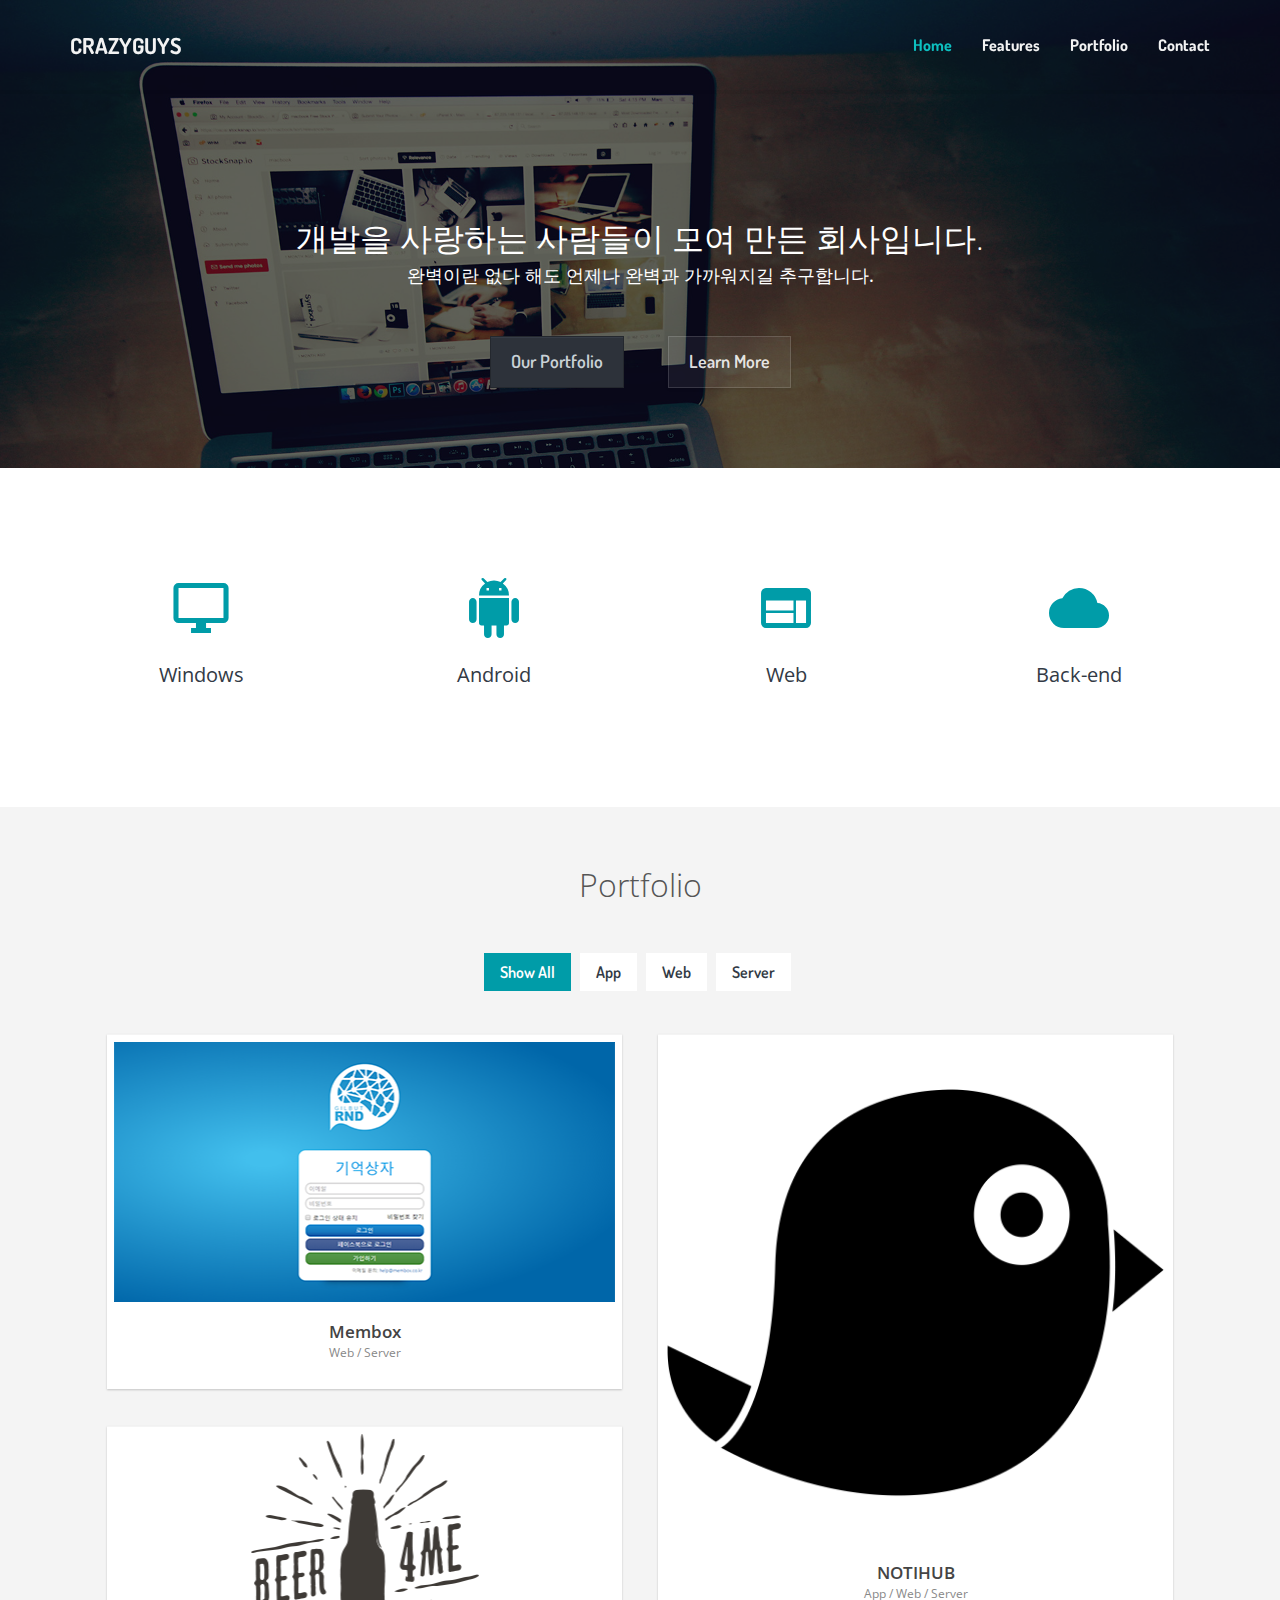
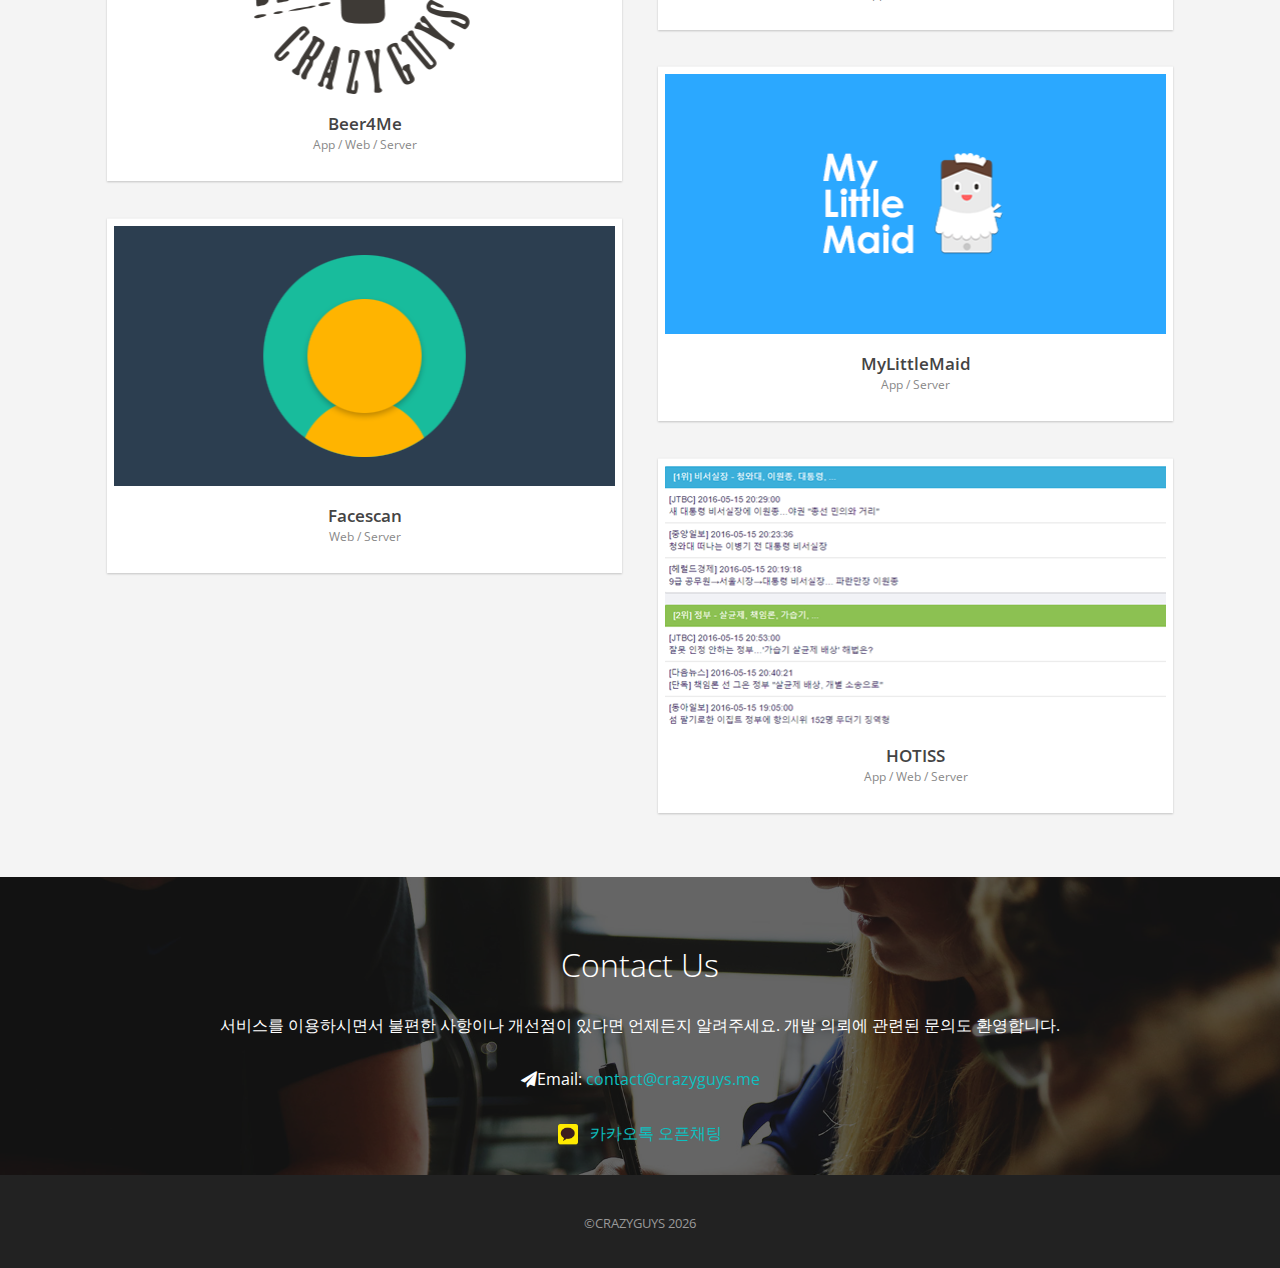
==== commit fdb7b8ac: "연락처 배치 수정" ====
--- a/index.html
+++ b/index.html
@@ -230,12 +230,7 @@
                         서비스를 이용하시면서 불편한 사항이나 개선점이 있다면 언제든지 알려주세요.
                         개발 의뢰에 관련된 문의도 환영합니다.
                     </p>
-                </div>
-            </div>
-            <div class="row">
-                <div class="col-sm-12 contact-address contact-about">
-                    <h4>Contact</h4>
-                    <p><i class="fa fa-paper-plane"></i>Email: <a href="mailto:contact@crazyguys.me">contact@crazyguys.me</a></p>
+					<p><i class="fa fa-paper-plane"></i>Email: <a href="mailto:contact@crazyguys.me">contact@crazyguys.me</a></p>
                     <p><a href="https://open.kakao.com/o/sH105bj" target="_blank"><img src="assets/img/kakaolink_btn_small.png" width="20px"> &nbsp; 카카오톡 오픈채팅</a></p>
                 </div>
             </div>
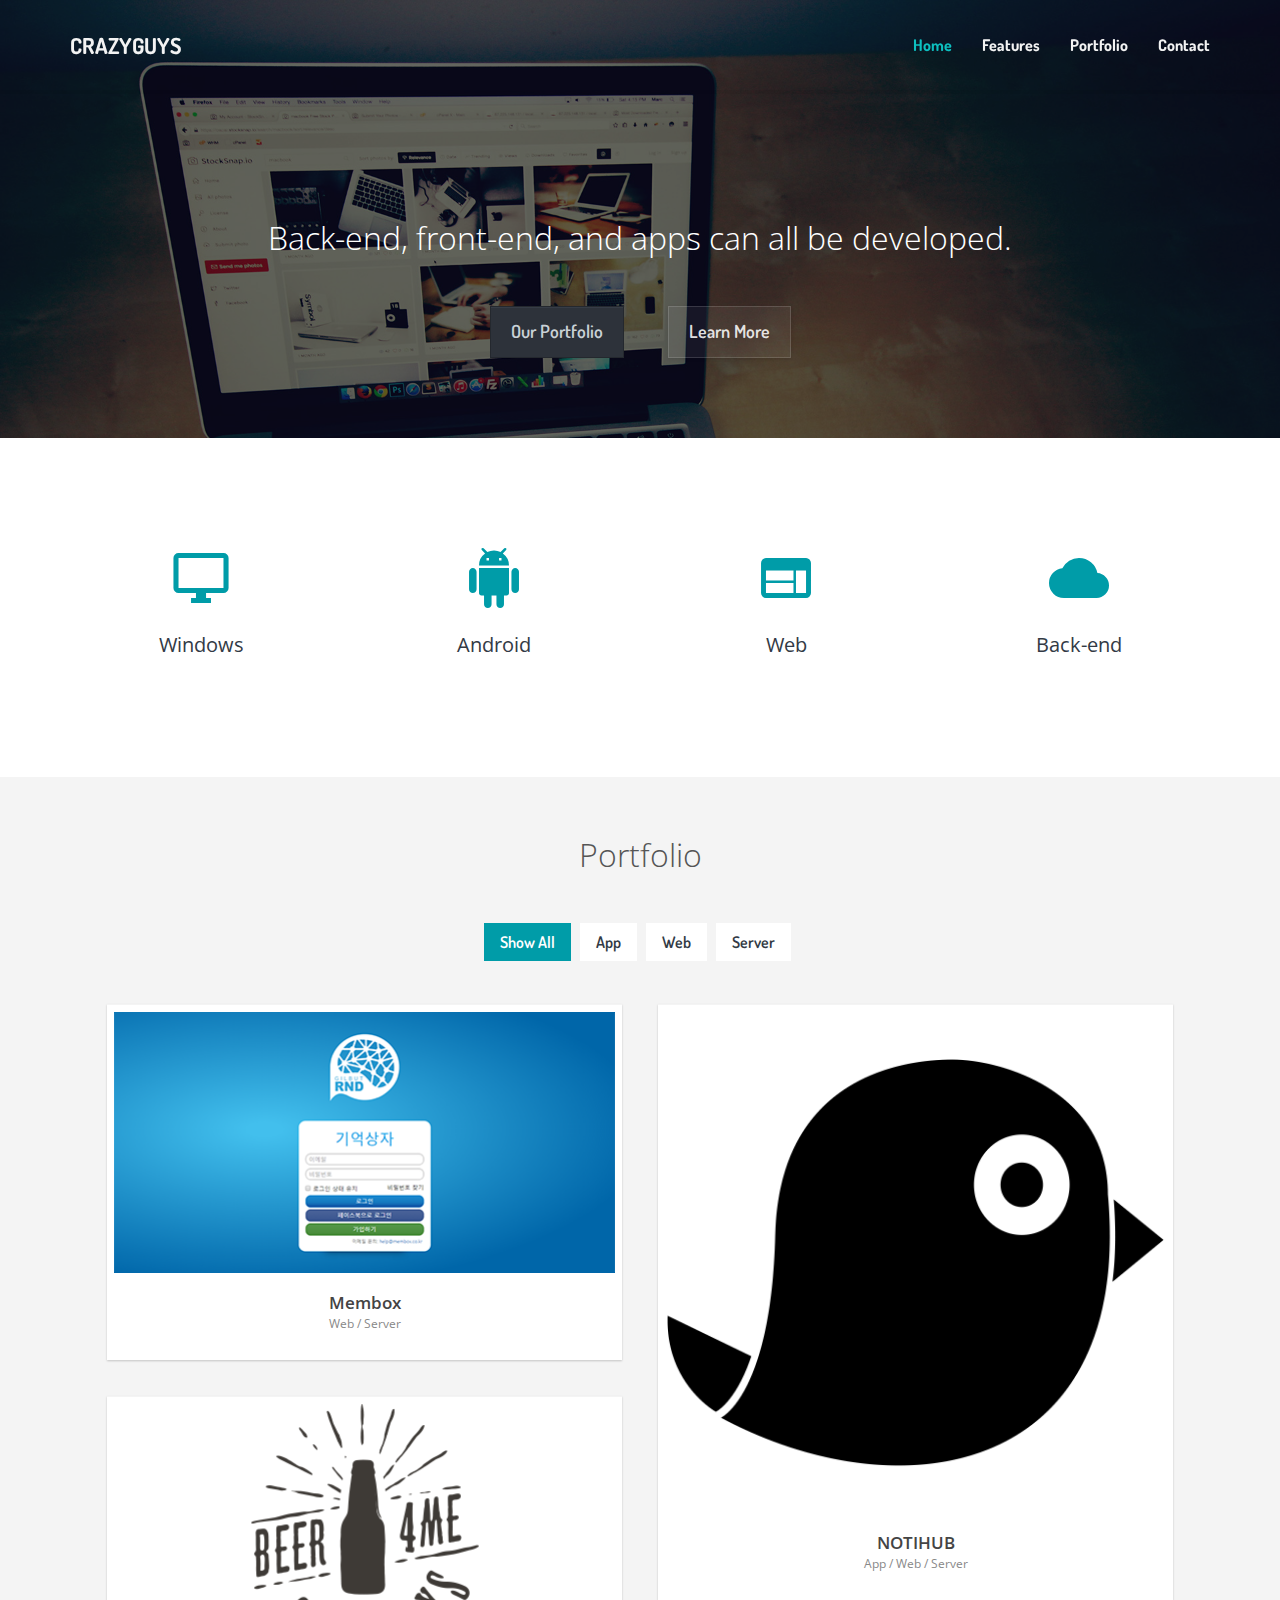
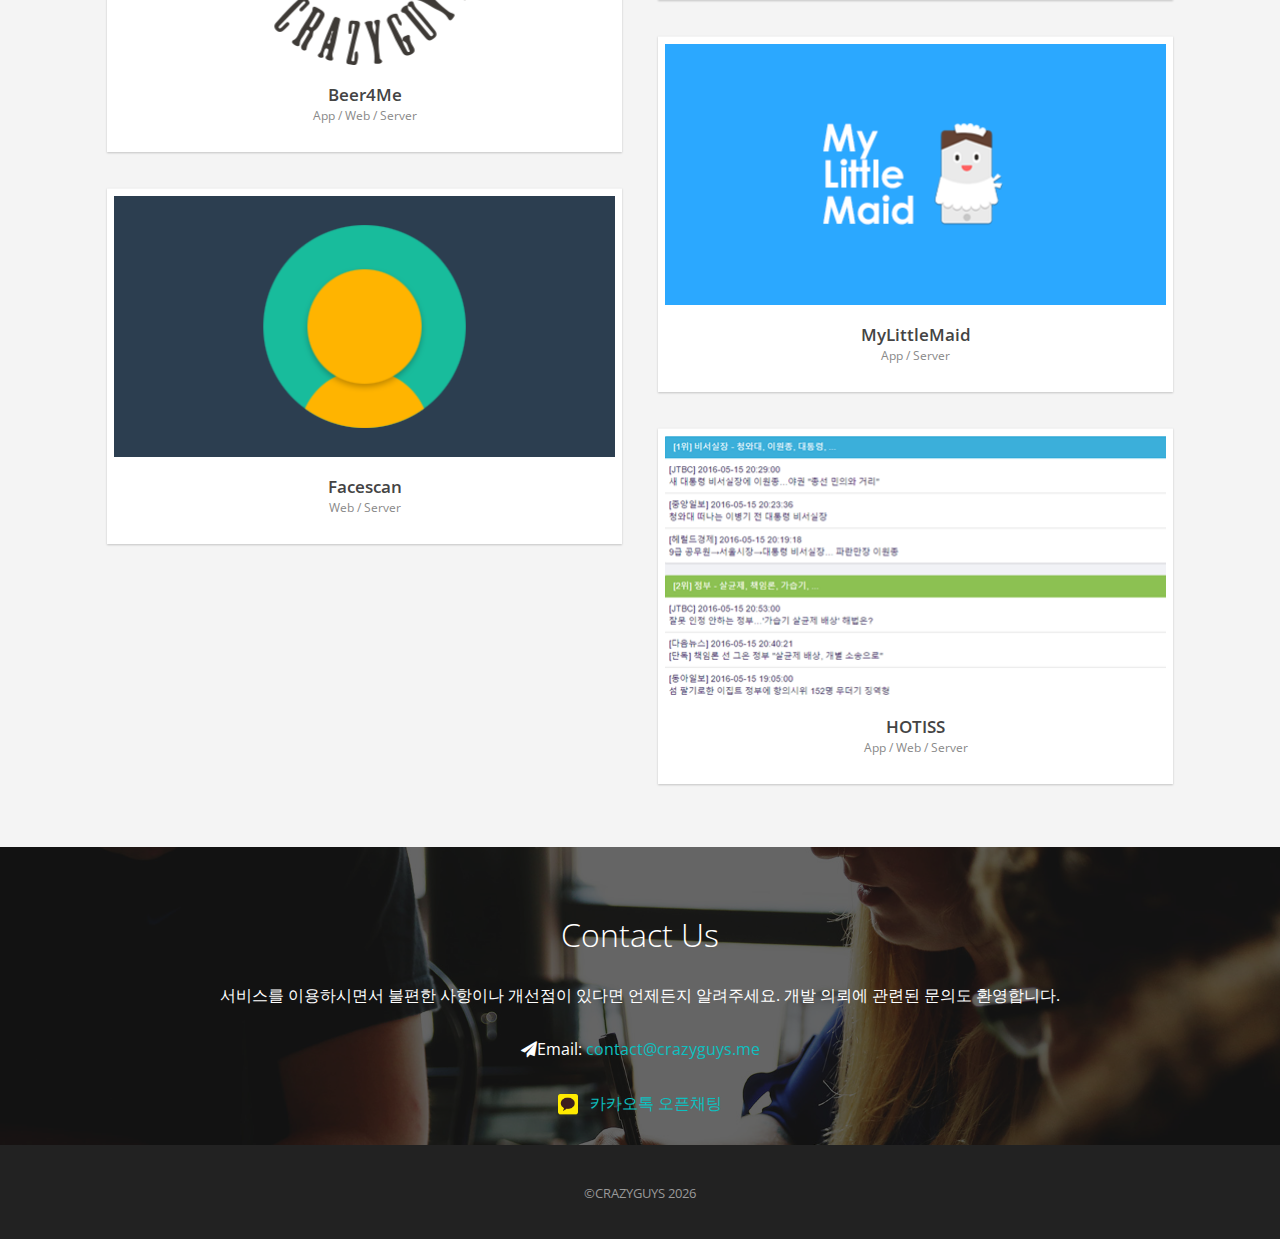
==== commit b76e640c: "index.html 수정" ====
--- a/index.html
+++ b/index.html
@@ -5,7 +5,7 @@
     <meta charset="utf-8">
     <meta http-equiv="X-UA-Compatible" content="IE=edge">
     <meta name="viewport" content="width=device-width, initial-scale=1">
-    <meta name="description" content="개발을 사랑하는 사람들의 회사 크레이지가이즈입니다.">
+    <meta name="description" content="Back-end, front-end, and apps can all be developed.">
     <title>CRAZYGUYS</title>
 
     <!-- CSS -->
@@ -69,10 +69,9 @@
             <div class="row">
                 <div class="col-md-10 col-md-offset-1 top-description">
                     <h3 class="text-center">
-                        개발을 사랑하는 사람들이 모여 만든 회사입니다.
+                        Back-end, front-end, and apps can all be developed.
                     </h3>
                     <h4 class="text-center">
-                        완벽이란 없다 해도 언제나 완벽과 가까워지길 추구합니다.
                     </h4>
                 </div>
             </div>
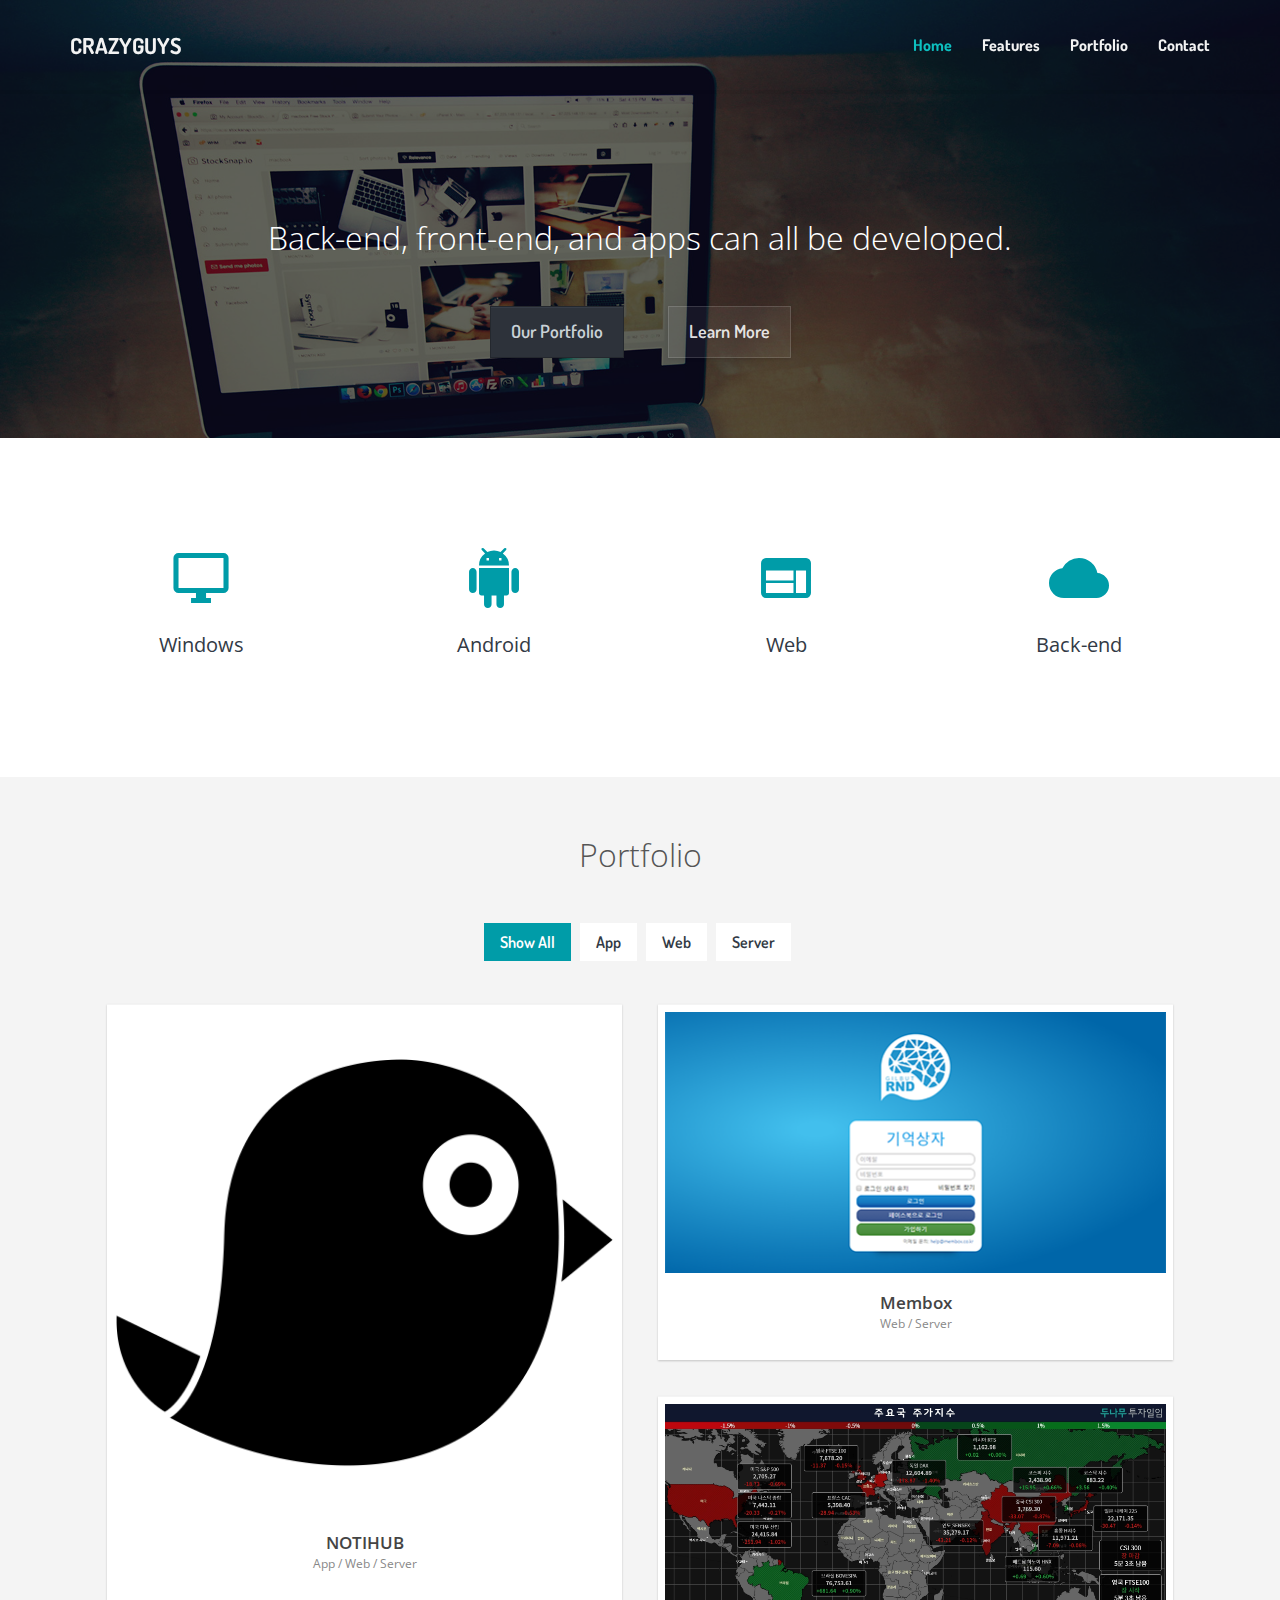
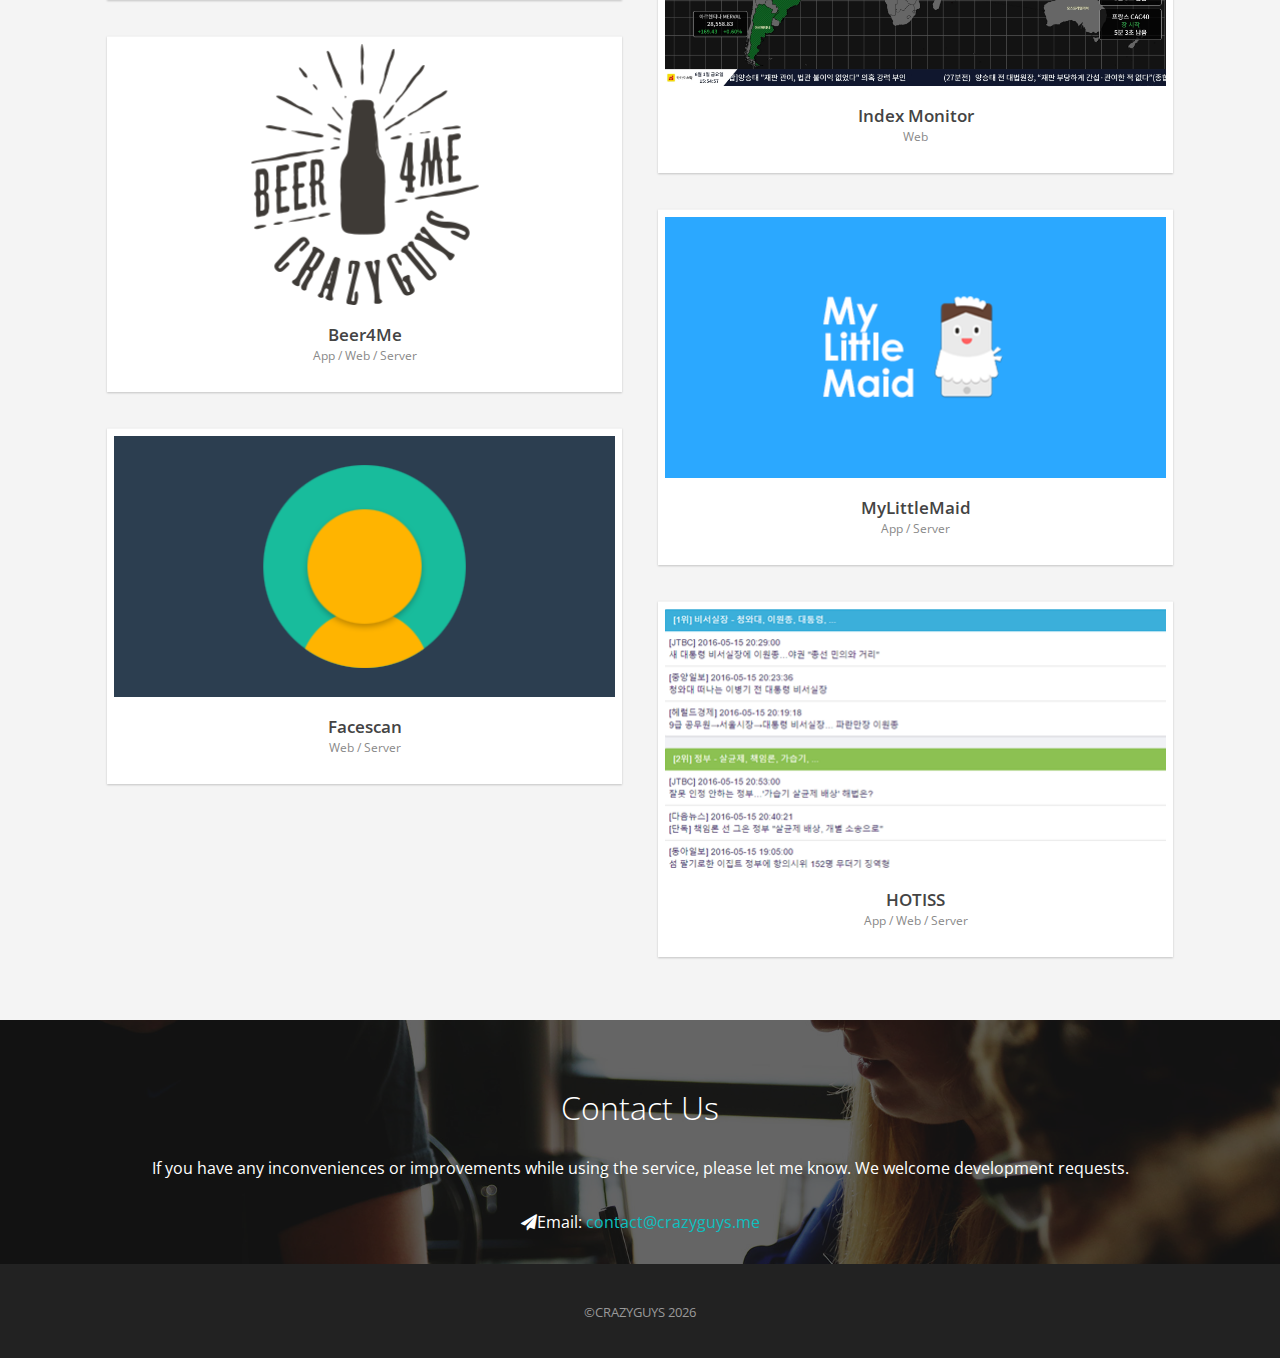
==== commit a2f28216: "두나무 모니터 인덱스 추가" ====
--- a/index.html
+++ b/index.html
@@ -152,6 +152,18 @@
                 </div>
 
                 <div id="grid-container" class="cbp cbp-l-grid-work">
+                    <!-- NOTIHUB -->
+                    <div class="cbp-item app web server">
+                        <a href="ajax/project/notihub.html" class="cbp-caption cbp-singlePage">
+                            <div class="cbp-caption-defaultWrap">
+                                <img src="assets/img/portfolio/notihub.png" alt="">
+                            </div>
+                            <div class="cbp-caption-activeWrap"></div>
+                        </a>
+                        <a href="ajax/project/notihub.html" class="cbp-l-grid-work-title cbp-singlePage">NOTIHUB</a>
+                        <div class="cbp-l-grid-work-desc">App / Web / Server</div>
+                    </div>
+                    <!-- MEMBOX -->
                     <div class="cbp-item web server">
                         <a href="ajax/project/membox.html" class="cbp-caption cbp-singlePage">
                             <div class="cbp-caption-defaultWrap">
@@ -162,17 +174,19 @@
                         <a href="ajax/project/membox.html" class="cbp-l-grid-work-title cbp-singlePage">Membox</a>
                         <div class="cbp-l-grid-work-desc">Web / Server</div>
                     </div>
+                    <!-- INDEXMONITOR -->
+                    <div class="cbp-item web">
+                        <a href="ajax/project/dunamuindexmonitor.html" class="cbp-caption cbp-singlePage">
+                            <div class="cbp-caption-defaultWrap">
+                                <img src="assets/img/portfolio/indexmonitor.png" alt="">
+                            </div>
+                            <div class="cbp-caption-activeWrap"></div>
+                        </a>
+                        <a href="ajax/project/dunamuindexmonitor.html" class="cbp-l-grid-work-title cbp-singlePage">Index monitor</a>
+                        <div class="cbp-l-grid-work-desc">Web</div>
+                    </div>
+                    <!-- BEER4ME -->
                     <div class="cbp-item app web server">
-                        <a href="ajax/project/notihub.html" class="cbp-caption cbp-singlePage">
-                            <div class="cbp-caption-defaultWrap">
-                                <img src="assets/img/portfolio/notihub.png" alt="">
-                            </div>
-                            <div class="cbp-caption-activeWrap"></div>
-                        </a>
-                        <a href="ajax/project/notihub.html" class="cbp-l-grid-work-title cbp-singlePage">NOTIHUB</a>
-                        <div class="cbp-l-grid-work-desc">App / Web / Server</div>
-                    </div>
-					<div class="cbp-item app web server">
                         <a href="ajax/project/beer4me.html" class="cbp-caption cbp-singlePage">
                             <div class="cbp-caption-defaultWrap">
                                 <img src="assets/img/portfolio/beer4me.png" alt="">
@@ -182,6 +196,7 @@
                         <a href="ajax/project/beer4me.html" class="cbp-l-grid-work-title cbp-singlePage">Beer4Me</a>
                         <div class="cbp-l-grid-work-desc">App / Web / Server</div>
                     </div>
+                    <!-- MYLITTLEMAID -->
                     <div class="cbp-item app server">
                         <a href="ajax/project/mylittlemaid.html" class="cbp-caption cbp-singlePage">
                             <div class="cbp-caption-defaultWrap">
@@ -192,6 +207,7 @@
                         <a href="ajax/project/mylittlemaid.html" class="cbp-l-grid-work-title cbp-singlePage">MyLittleMaid</a>
                         <div class="cbp-l-grid-work-desc">App / Server</div>
                     </div>
+                    <!-- FACESCAN -->
                     <div class="cbp-item web server">
                         <a href="ajax/project/facescan.html" class="cbp-caption cbp-singlePage">
                             <div class="cbp-caption-defaultWrap">
@@ -202,6 +218,7 @@
                         <a href="ajax/project/facescan.html" class="cbp-l-grid-work-title cbp-singlePage">Facescan</a>
                         <div class="cbp-l-grid-work-desc">Web / Server</div>
                     </div>
+                    <!-- HOTISS -->
                     <div class="cbp-item app web server">
                         <a href="ajax/project/hotiss.html" class="cbp-caption cbp-singlePage">
                             <div class="cbp-caption-defaultWrap">
@@ -226,11 +243,12 @@
                 <div class="col-sm-12 contact">
                     <h3>Contact Us</h3>
                     <p>
-                        서비스를 이용하시면서 불편한 사항이나 개선점이 있다면 언제든지 알려주세요.
-                        개발 의뢰에 관련된 문의도 환영합니다.
+                        If you have any inconveniences or improvements while using the service, please let me know.
+                        We welcome development requests.
                     </p>
-					<p><i class="fa fa-paper-plane"></i>Email: <a href="mailto:contact@crazyguys.me">contact@crazyguys.me</a></p>
-                    <p><a href="https://open.kakao.com/o/sH105bj" target="_blank"><img src="assets/img/kakaolink_btn_small.png" width="20px"> &nbsp; 카카오톡 오픈채팅</a></p>
+                    <p><i class="fa fa-paper-plane"></i>Email: <a href="mailto:contact@crazyguys.me">contact@crazyguys.me</a>
+                    </p>
+                    <!-- <p><a href="https://open.kakao.com/o/sH105bj" target="_blank"><img src="assets/img/kakaolink_btn_small.png" width="20px"> &nbsp; 카카오톡 오픈채팅</a></p> -->
                 </div>
             </div>
         </div>
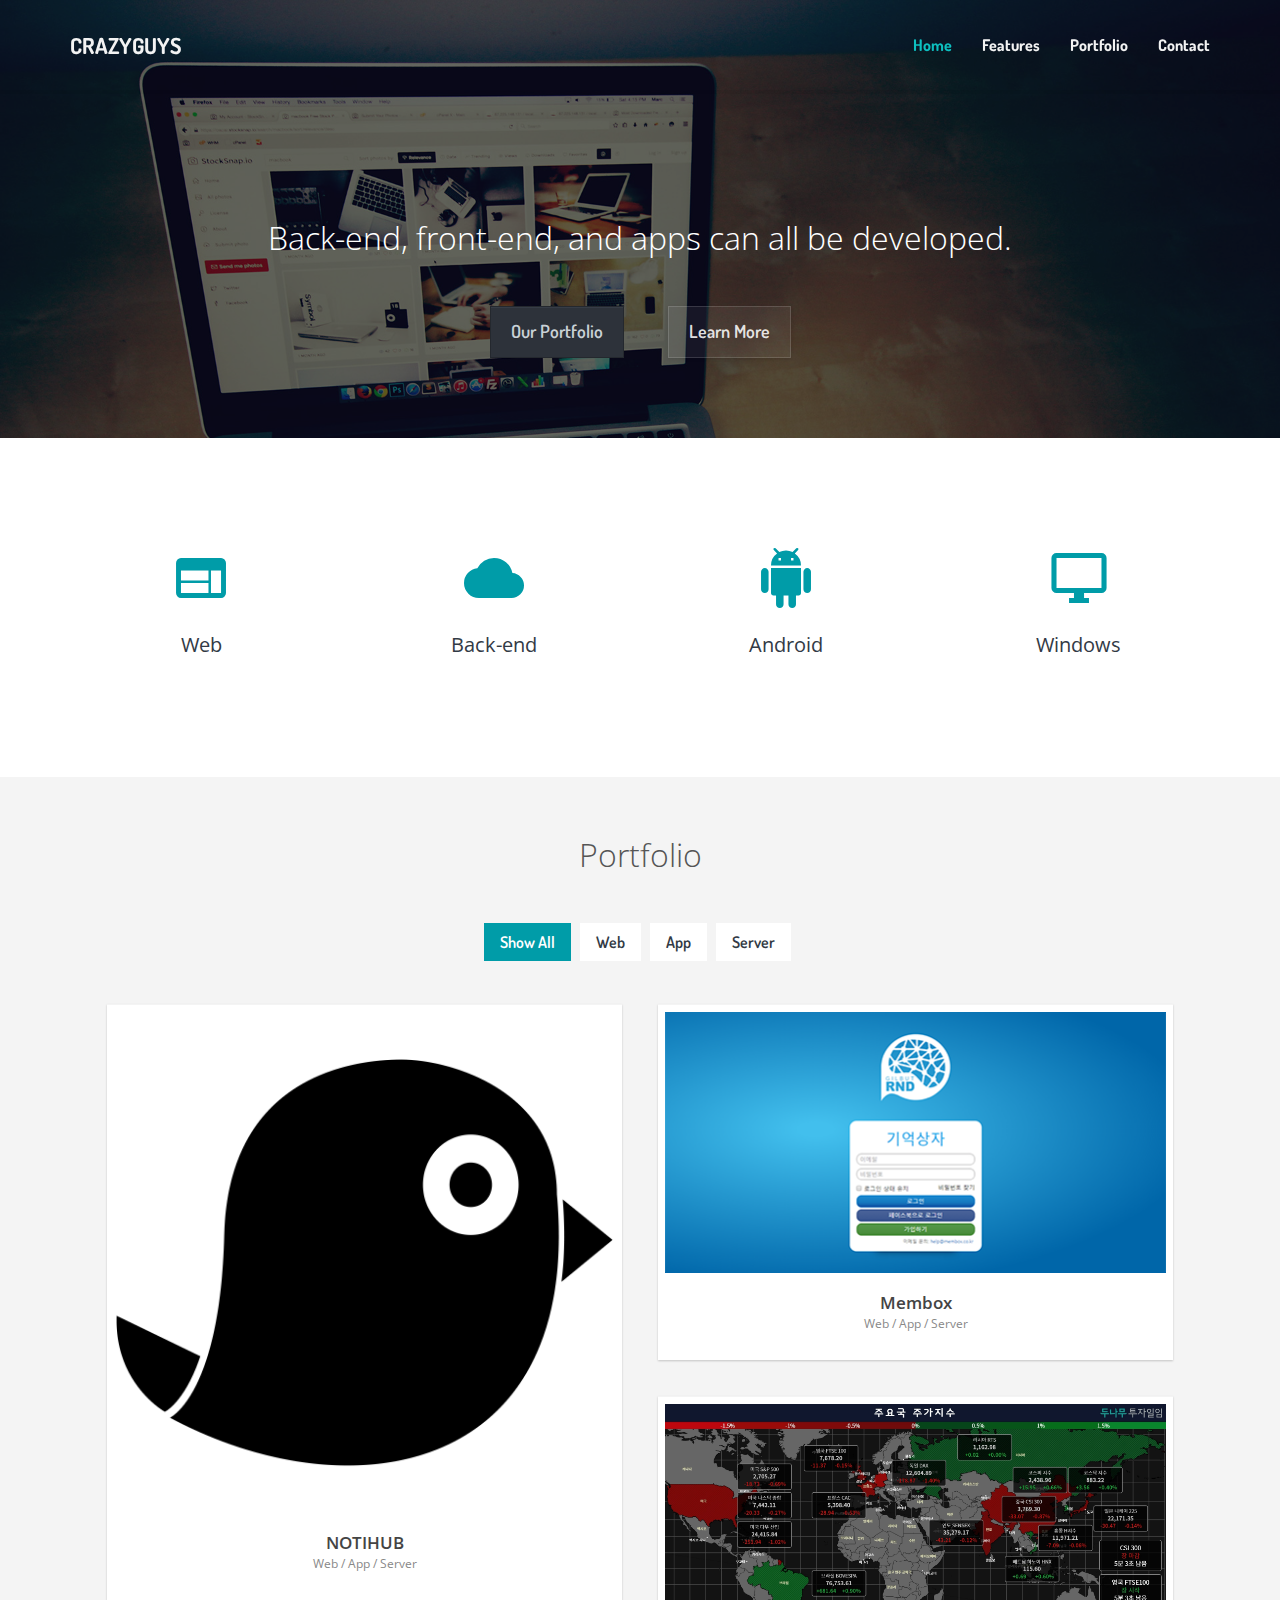
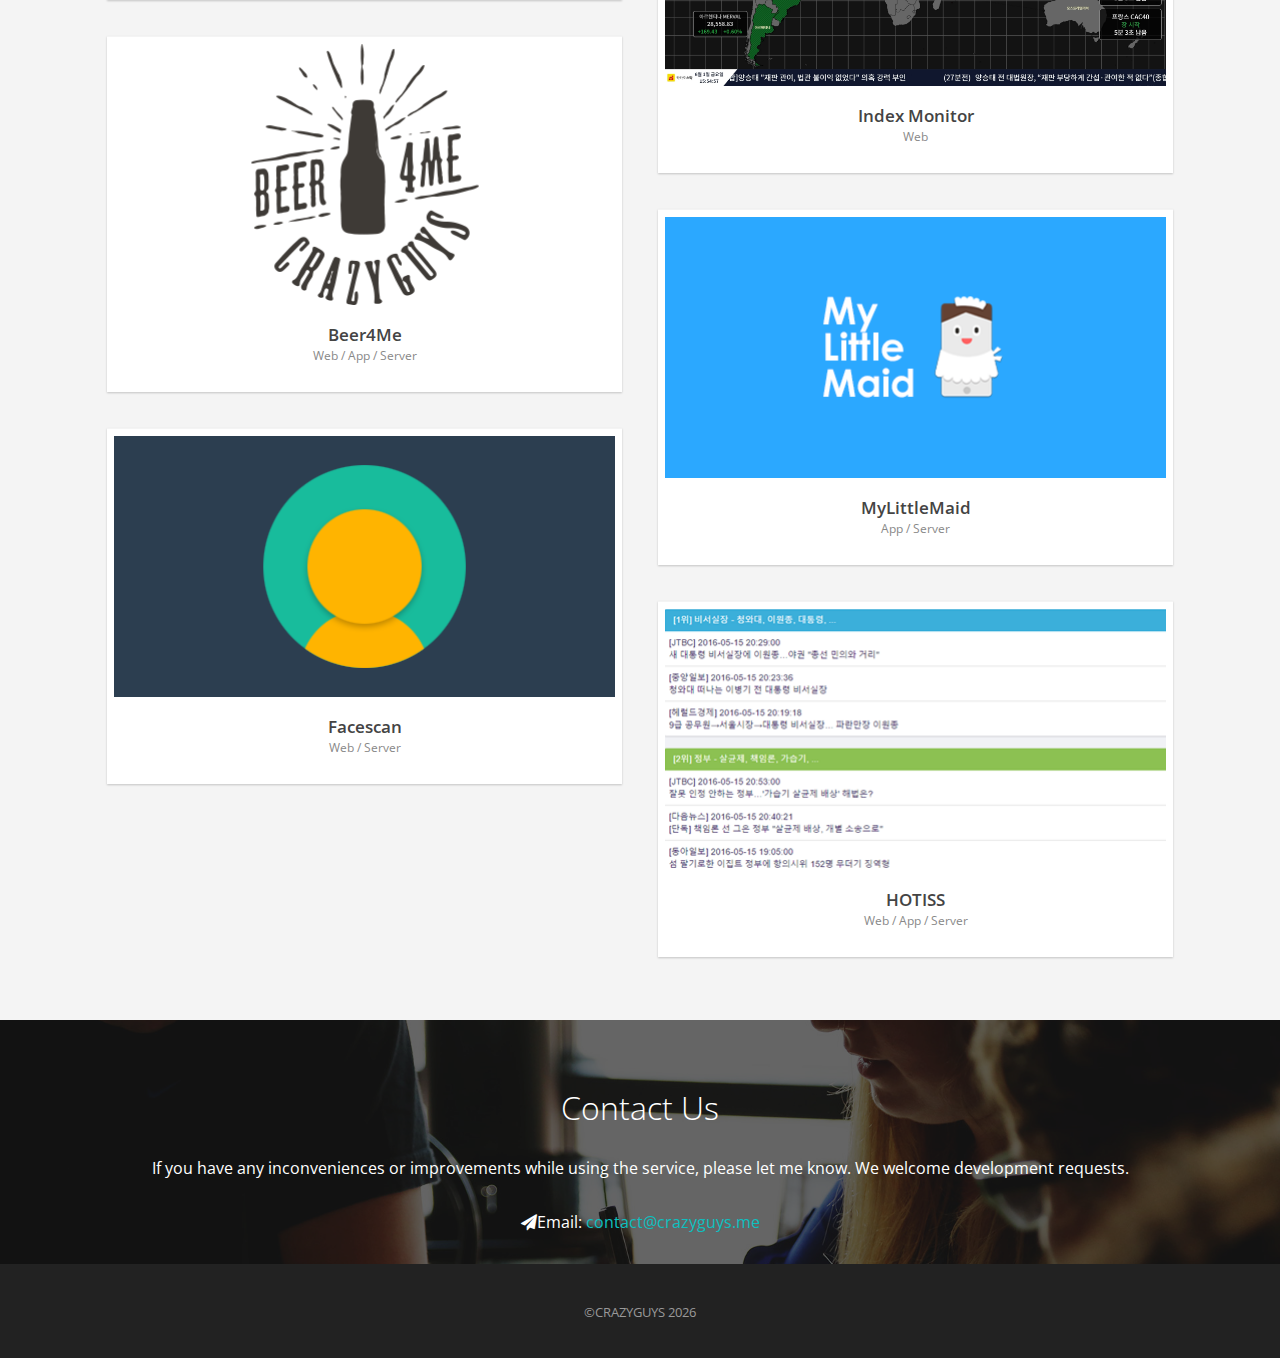
==== commit 4bc9e20a: "http:// -> //" ====
--- a/index.html
+++ b/index.html
@@ -6,11 +6,12 @@
     <meta http-equiv="X-UA-Compatible" content="IE=edge">
     <meta name="viewport" content="width=device-width, initial-scale=1">
     <meta name="description" content="Back-end, front-end, and apps can all be developed.">
+    <meta name="google-site-verification" content="4tecdnHT2zcYU84Tt8PgRt6OLHRYSuMDT4sWYtYO4ig" />
     <title>CRAZYGUYS</title>
 
     <!-- CSS -->
-    <link rel="stylesheet" href="http://fonts.googleapis.com/css?family=Open+Sans:300,400,600,700,800">
-    <link rel="stylesheet" href="http://fonts.googleapis.com/css?family=Dosis:300,400,500,600,700">
+    <link rel="stylesheet" href="//fonts.googleapis.com/css?family=Open+Sans:300,400,600,700,800">
+    <link rel="stylesheet" href="//fonts.googleapis.com/css?family=Dosis:300,400,500,600,700">
     <link rel="stylesheet" href="assets/bootstrap/css/bootstrap.min.css">
     <link rel="stylesheet" href="assets/font-awesome/css/font-awesome.min.css">
     <link rel="stylesheet" href="assets/elegant-icons/css/elegant-icons.min.css">
@@ -95,30 +96,30 @@
         <div class="row">
             <div class="col-xs-6 col-sm-3 features-box1">
                 <div class="icon">
+                    <i class="material-icons">web</i>
+                </div>
+                <h4>Web</h4>
+                <p></p>
+            </div>
+            <div class="col-xs-6 col-sm-3 features-box2">
+                <div class="icon">
+                    <i class="material-icons">cloud</i>
+                </div>
+                <h4>Back-end</h4>
+                <p></p>
+            </div>
+            <div class="col-xs-6 col-sm-3 features-box3">
+                <div class="icon">
+                    <i class="material-icons">android</i>
+                </div>
+                <h4>Android</h4>
+                <p></p>
+            </div>
+            <div class="col-xs-6 col-sm-3 features-box4">
+                <div class="icon">
                     <i class="material-icons">desktop_windows</i>
                 </div>
                 <h4>Windows</h4>
-                <p></p>
-            </div>
-            <div class="col-xs-6 col-sm-3 features-box2">
-                <div class="icon">
-                    <i class="material-icons">android</i>
-                </div>
-                <h4>Android</h4>
-                <p></p>
-            </div>
-            <div class="col-xs-6 col-sm-3 features-box3">
-                <div class="icon">
-                    <i class="material-icons">web</i>
-                </div>
-                <h4>Web</h4>
-                <p></p>
-            </div>
-            <div class="col-xs-6 col-sm-3 features-box4">
-                <div class="icon">
-                    <i class="material-icons">cloud</i>
-                </div>
-                <h4>Back-end</h4>
                 <p></p>
             </div>
         </div>
@@ -140,12 +141,12 @@
                     <div data-filter="*" class="cbp-filter-item-active cbp-filter-item">
                         show all
                     </div>
+                    <div data-filter=".web" class="cbp-filter-item">
+                        web
+                    </div>
                     <div data-filter=".app" class="cbp-filter-item">
                         app
                     </div>
-                    <div data-filter=".web" class="cbp-filter-item">
-                        web
-                    </div>
                     <div data-filter=".server" class="cbp-filter-item">
                         server
                     </div>
@@ -153,7 +154,7 @@
 
                 <div id="grid-container" class="cbp cbp-l-grid-work">
                     <!-- NOTIHUB -->
-                    <div class="cbp-item app web server">
+                    <div class="cbp-item web app server">
                         <a href="ajax/project/notihub.html" class="cbp-caption cbp-singlePage">
                             <div class="cbp-caption-defaultWrap">
                                 <img src="assets/img/portfolio/notihub.png" alt="">
@@ -161,10 +162,10 @@
                             <div class="cbp-caption-activeWrap"></div>
                         </a>
                         <a href="ajax/project/notihub.html" class="cbp-l-grid-work-title cbp-singlePage">NOTIHUB</a>
-                        <div class="cbp-l-grid-work-desc">App / Web / Server</div>
+                        <div class="cbp-l-grid-work-desc">Web / App / Server</div>
                     </div>
                     <!-- MEMBOX -->
-                    <div class="cbp-item web server">
+                    <div class="cbp-item web app server">
                         <a href="ajax/project/membox.html" class="cbp-caption cbp-singlePage">
                             <div class="cbp-caption-defaultWrap">
                                 <img src="assets/img/portfolio/membox.png" alt="">
@@ -172,7 +173,7 @@
                             <div class="cbp-caption-activeWrap"></div>
                         </a>
                         <a href="ajax/project/membox.html" class="cbp-l-grid-work-title cbp-singlePage">Membox</a>
-                        <div class="cbp-l-grid-work-desc">Web / Server</div>
+                        <div class="cbp-l-grid-work-desc">Web / App / Server</div>
                     </div>
                     <!-- INDEXMONITOR -->
                     <div class="cbp-item web">
@@ -186,7 +187,7 @@
                         <div class="cbp-l-grid-work-desc">Web</div>
                     </div>
                     <!-- BEER4ME -->
-                    <div class="cbp-item app web server">
+                    <div class="cbp-item web app server">
                         <a href="ajax/project/beer4me.html" class="cbp-caption cbp-singlePage">
                             <div class="cbp-caption-defaultWrap">
                                 <img src="assets/img/portfolio/beer4me.png" alt="">
@@ -194,7 +195,7 @@
                             <div class="cbp-caption-activeWrap"></div>
                         </a>
                         <a href="ajax/project/beer4me.html" class="cbp-l-grid-work-title cbp-singlePage">Beer4Me</a>
-                        <div class="cbp-l-grid-work-desc">App / Web / Server</div>
+                        <div class="cbp-l-grid-work-desc">Web / App / Server</div>
                     </div>
                     <!-- MYLITTLEMAID -->
                     <div class="cbp-item app server">
@@ -219,7 +220,7 @@
                         <div class="cbp-l-grid-work-desc">Web / Server</div>
                     </div>
                     <!-- HOTISS -->
-                    <div class="cbp-item app web server">
+                    <div class="cbp-item web app server">
                         <a href="ajax/project/hotiss.html" class="cbp-caption cbp-singlePage">
                             <div class="cbp-caption-defaultWrap">
                                 <img src="assets/img/portfolio/hotiss.png" alt="">
@@ -227,7 +228,7 @@
                             <div class="cbp-caption-activeWrap"></div>
                         </a>
                         <a href="ajax/project/hotiss.html" class="cbp-l-grid-work-title cbp-singlePage">HOTISS</a>
-                        <div class="cbp-l-grid-work-desc">App / Web / Server</div>
+                        <div class="cbp-l-grid-work-desc">Web / App / Server</div>
                     </div>
                 </div>
             </div>
